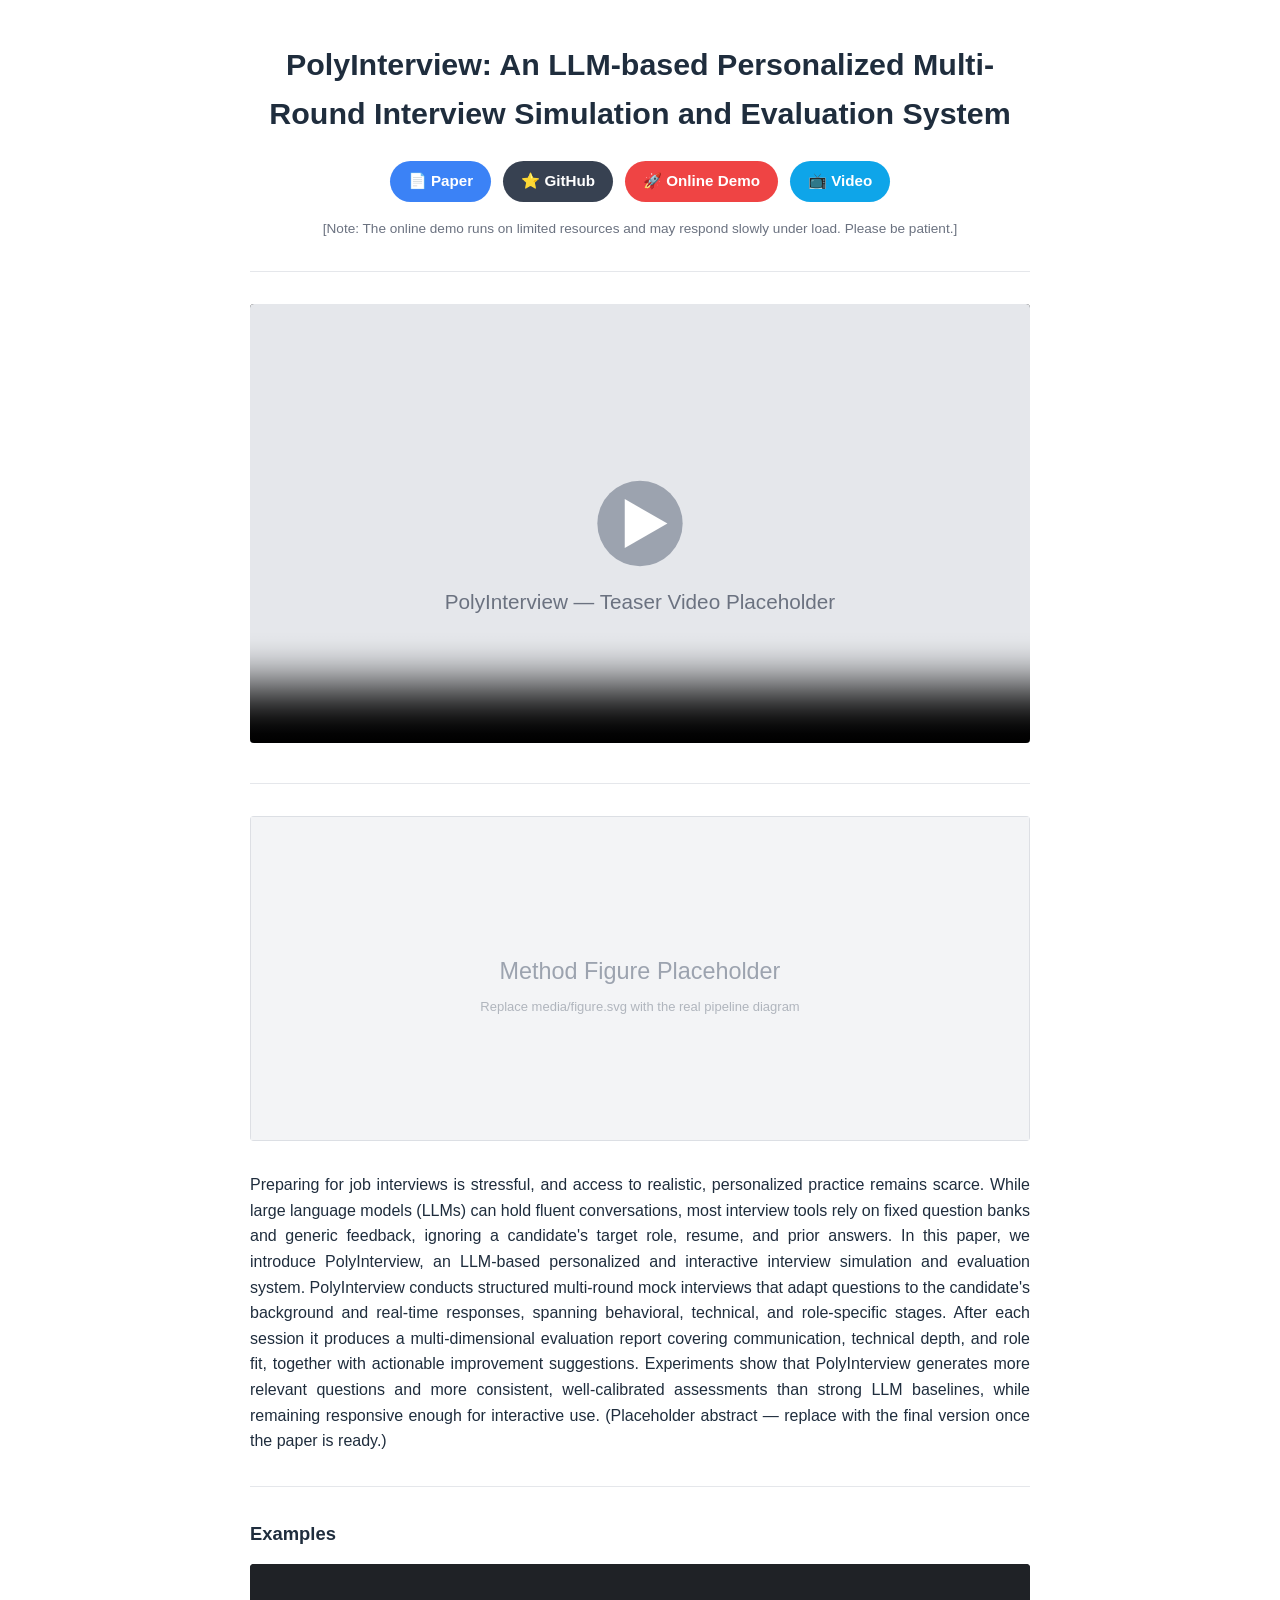
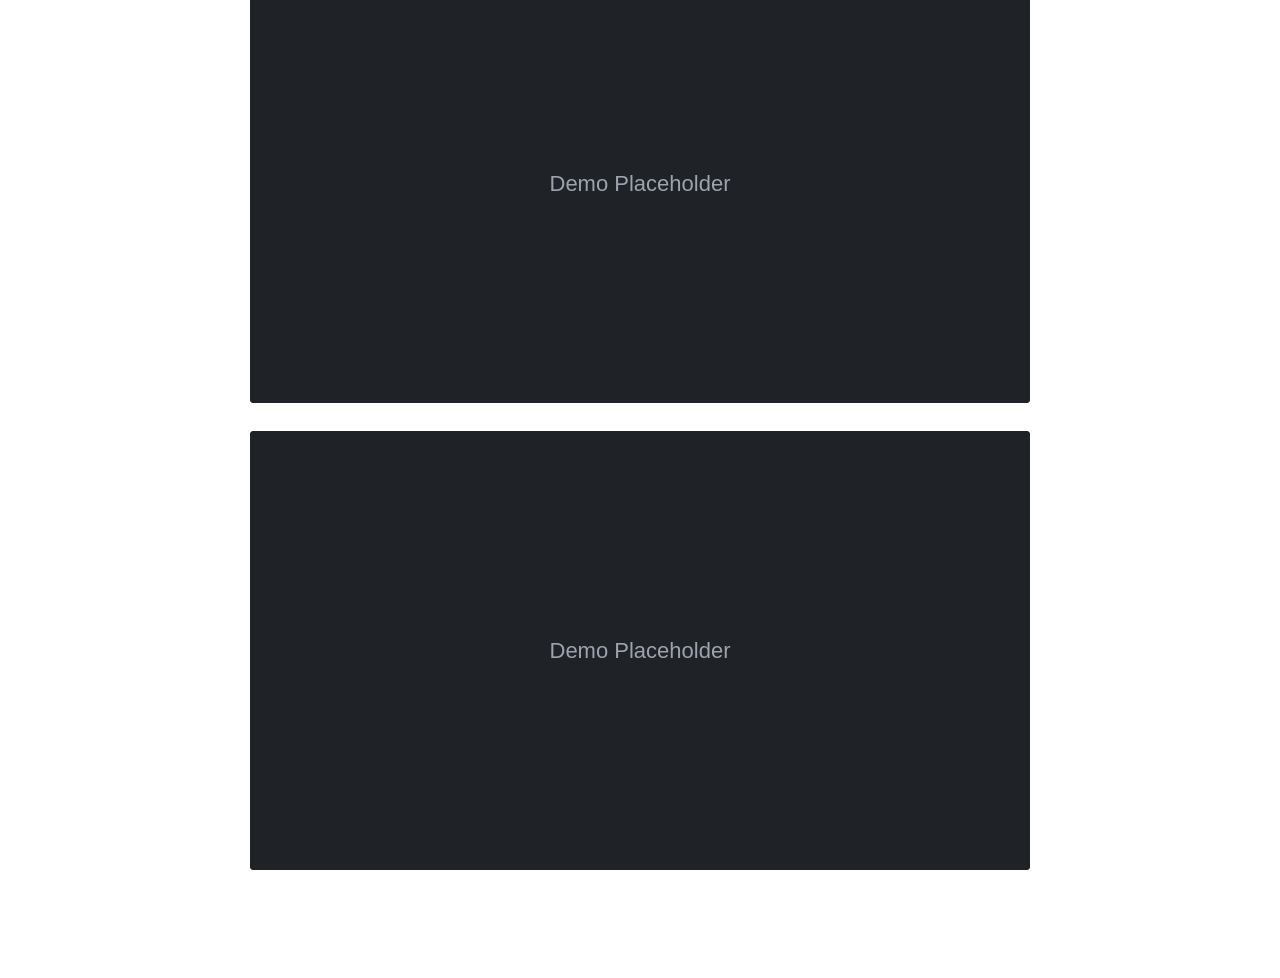
==== index.html @ 67547a4b "feat: add PolyInterview landing page (skeleton, content, render, styles, media, README)" ====
<!DOCTYPE html>
<html lang="en">
<head>
  <meta charset="UTF-8" />
  <meta name="viewport" content="width=device-width, initial-scale=1.0" />
  <title>PolyInterview</title>
  <link rel="stylesheet" href="assets/style.css" />
</head>
<body>
  <main class="container">
    <h1 id="title"></h1>
    <nav id="badges" class="badges"></nav>
    <p id="note" class="note"></p>
    <hr />
    <section id="teaser" class="media-block"></section>
    <hr />
    <section id="figure" class="media-block"></section>
    <p id="abstract" class="abstract"></p>
    <hr />
    <h3 class="section-title">Examples</h3>
    <section id="examples"></section>
  </main>
  <script src="assets/content.js"></script>
  <script src="assets/main.js"></script>
</body>
</html>
---- assets/style.css ----
:root {
  --fg: #1f2d3d;
  --muted: #6b7280;
  --line: #e5e7eb;
  --bg: #ffffff;
}

* { box-sizing: border-box; }

body {
  margin: 0;
  background: var(--bg);
  color: var(--fg);
  font-family: -apple-system, BlinkMacSystemFont, "Segoe UI", Roboto, Helvetica, Arial, sans-serif;
  line-height: 1.6;
}

.container {
  max-width: 820px;
  margin: 0 auto;
  padding: 40px 20px 80px;
}

#title {
  text-align: center;
  font-size: 1.9rem;
  font-weight: 700;
  margin: 0 0 24px;
}

.badges {
  display: flex;
  flex-wrap: wrap;
  justify-content: center;
  gap: 12px;
  margin-bottom: 16px;
}

.badge {
  display: inline-block;
  padding: 8px 18px;
  border-radius: 999px;
  background: #3b82f6;
  color: #fff;
  text-decoration: none;
  font-size: 0.95rem;
  font-weight: 600;
  transition: transform 0.1s ease, opacity 0.1s ease;
}
.badge:hover { opacity: 0.9; transform: translateY(-1px); }
.badge:nth-child(2) { background: #374151; }
.badge:nth-child(3) { background: #ef4444; }
.badge:nth-child(4) { background: #0ea5e9; }

.note {
  text-align: center;
  color: var(--muted);
  font-size: 0.85rem;
  margin: 0 0 8px;
}

hr {
  border: none;
  border-top: 1px solid var(--line);
  margin: 32px 0;
}

.media-block { text-align: center; }
.media-block video,
.media-block img {
  max-width: 100%;
  height: auto;
  border-radius: 4px;
}
.media-block video { width: 100%; background: #000; }

.abstract {
  text-align: justify;
  margin-top: 24px;
}

.section-title {
  font-size: 1.15rem;
  font-weight: 700;
  margin: 0 0 16px;
}

.embed {
  position: relative;
  width: 100%;
  padding-top: 56.25%; /* 16:9 */
  margin-bottom: 28px;
  background: #1f2226;
  border-radius: 4px;
  overflow: hidden;
}
.embed iframe {
  position: absolute;
  inset: 0;
  width: 100%;
  height: 100%;
  border: 0;
}

@media (max-width: 600px) {
  #title { font-size: 1.5rem; }
}
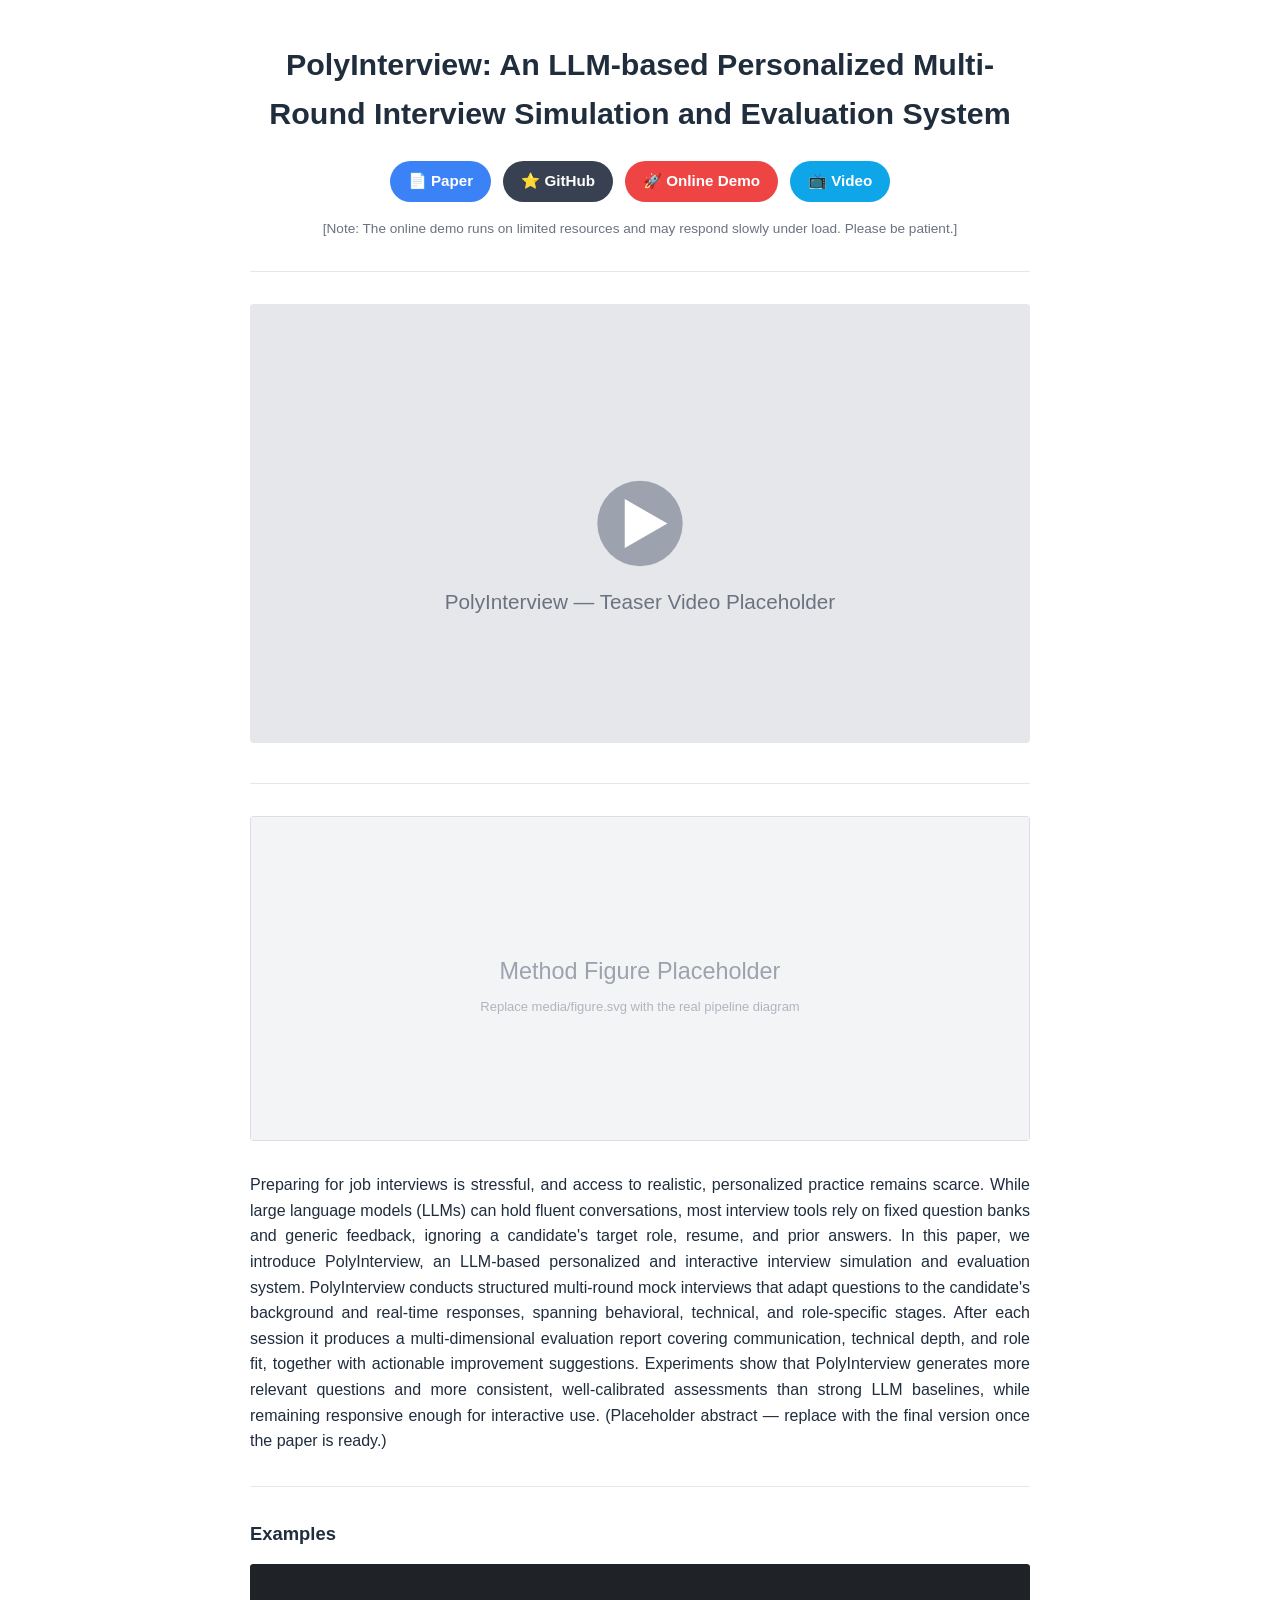
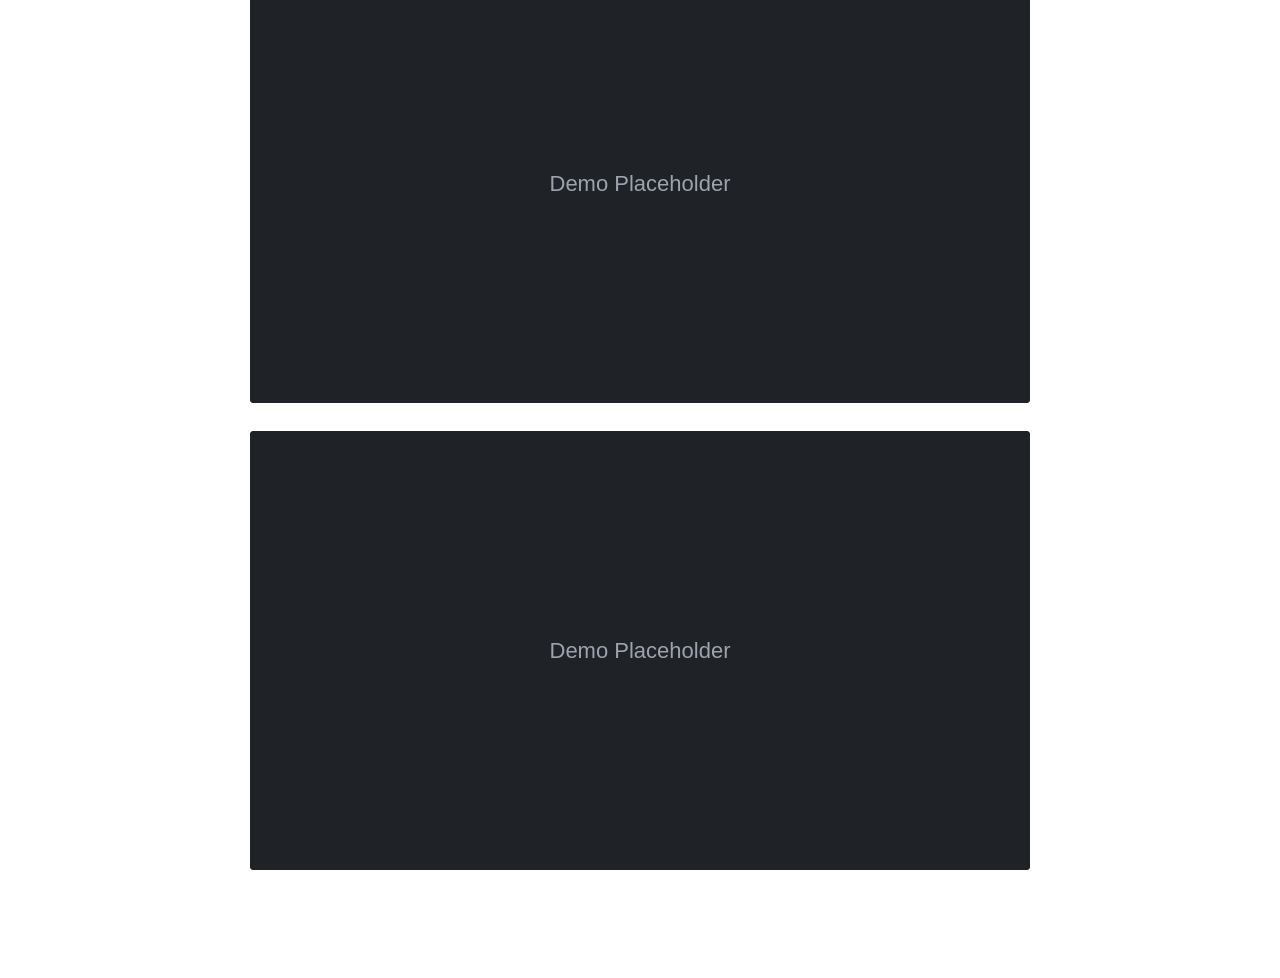
==== commit c529b27c: "fix: render static poster when teaser src is empty; add favicon and meta description Co-Authored-By:" ====
--- a/index.html
+++ b/index.html
@@ -3,7 +3,9 @@
 <head>
   <meta charset="UTF-8" />
   <meta name="viewport" content="width=device-width, initial-scale=1.0" />
+  <meta name="description" content="PolyInterview: an LLM-based personalized multi-round interview simulation and evaluation system." />
   <title>PolyInterview</title>
+  <link rel="icon" href="data:image/svg+xml,%3Csvg xmlns='http://www.w3.org/2000/svg' viewBox='0 0 32 32'%3E%3Crect width='32' height='32' rx='6' fill='%233b82f6'/%3E%3Ctext x='16' y='23' font-size='20' text-anchor='middle' fill='white' font-family='sans-serif' font-weight='bold'%3EP%3C/text%3E%3C/svg%3E" />
   <link rel="stylesheet" href="assets/style.css" />
 </head>
 <body>
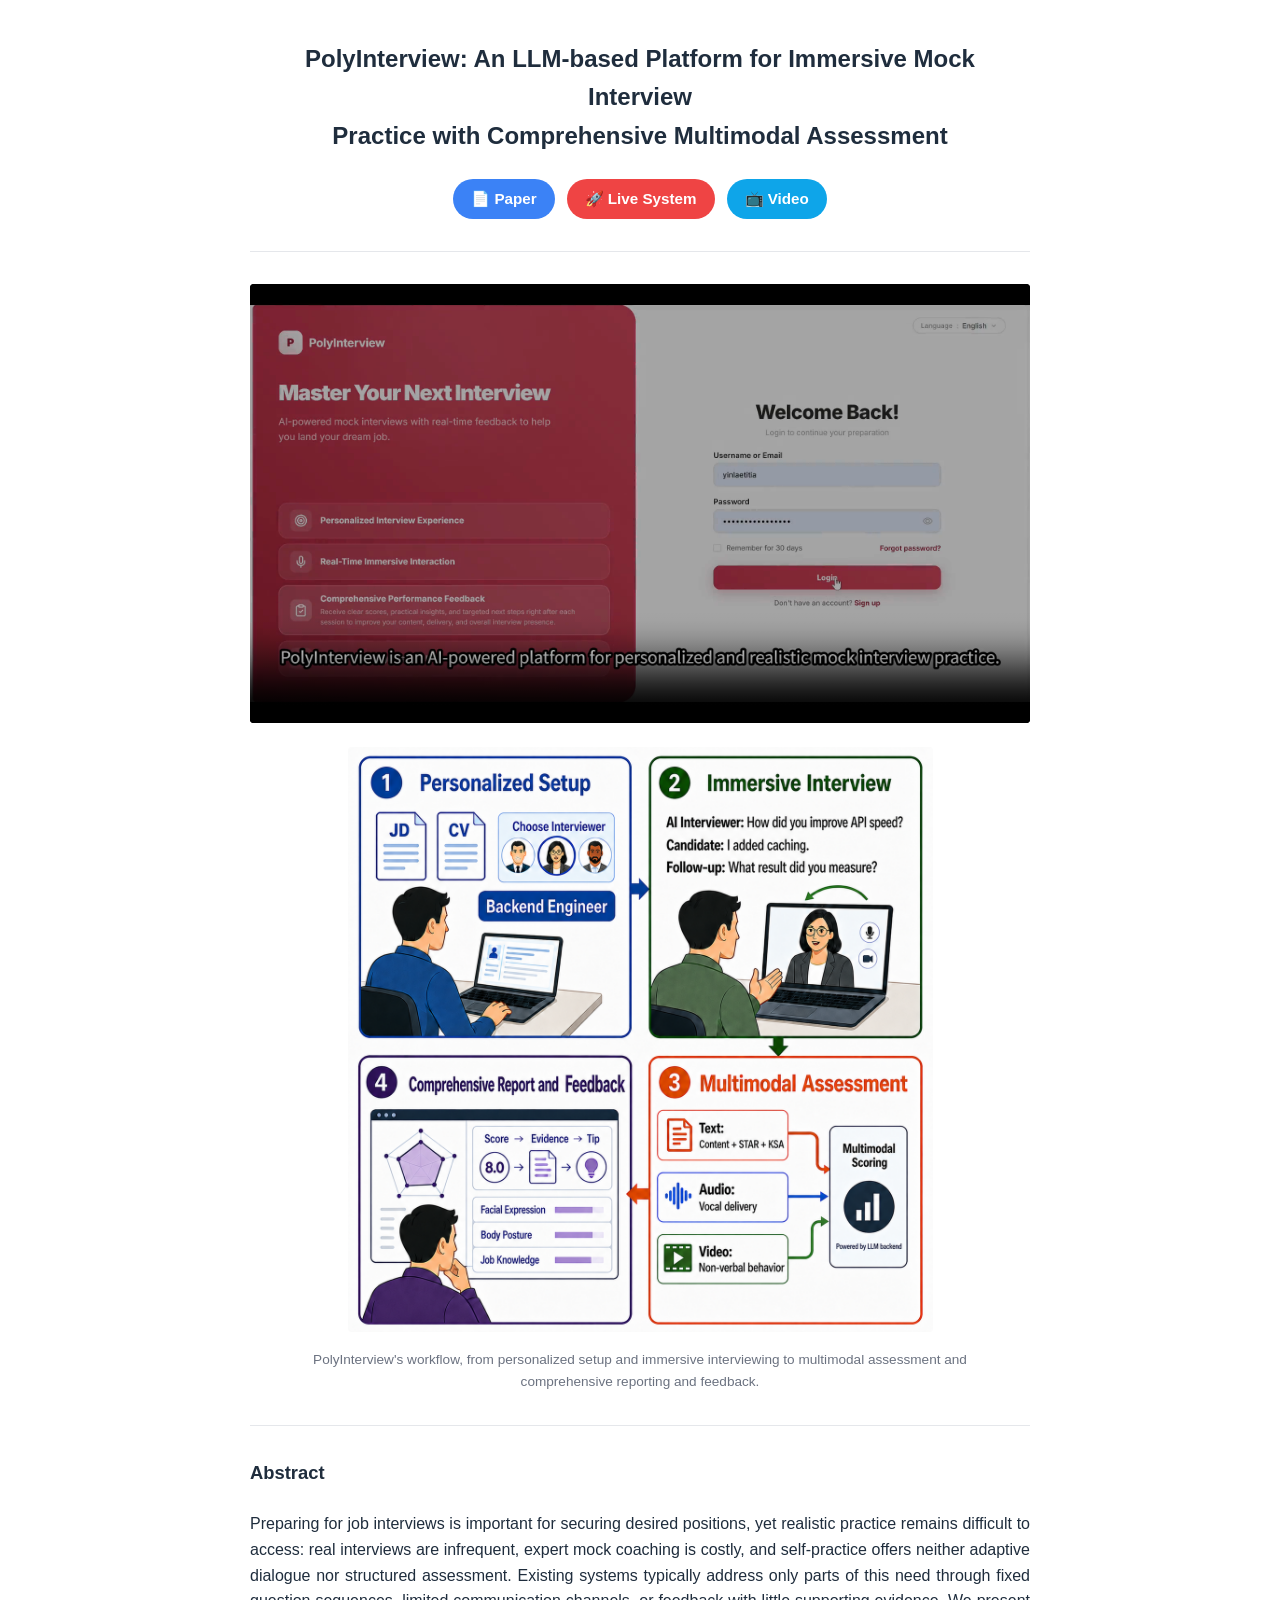
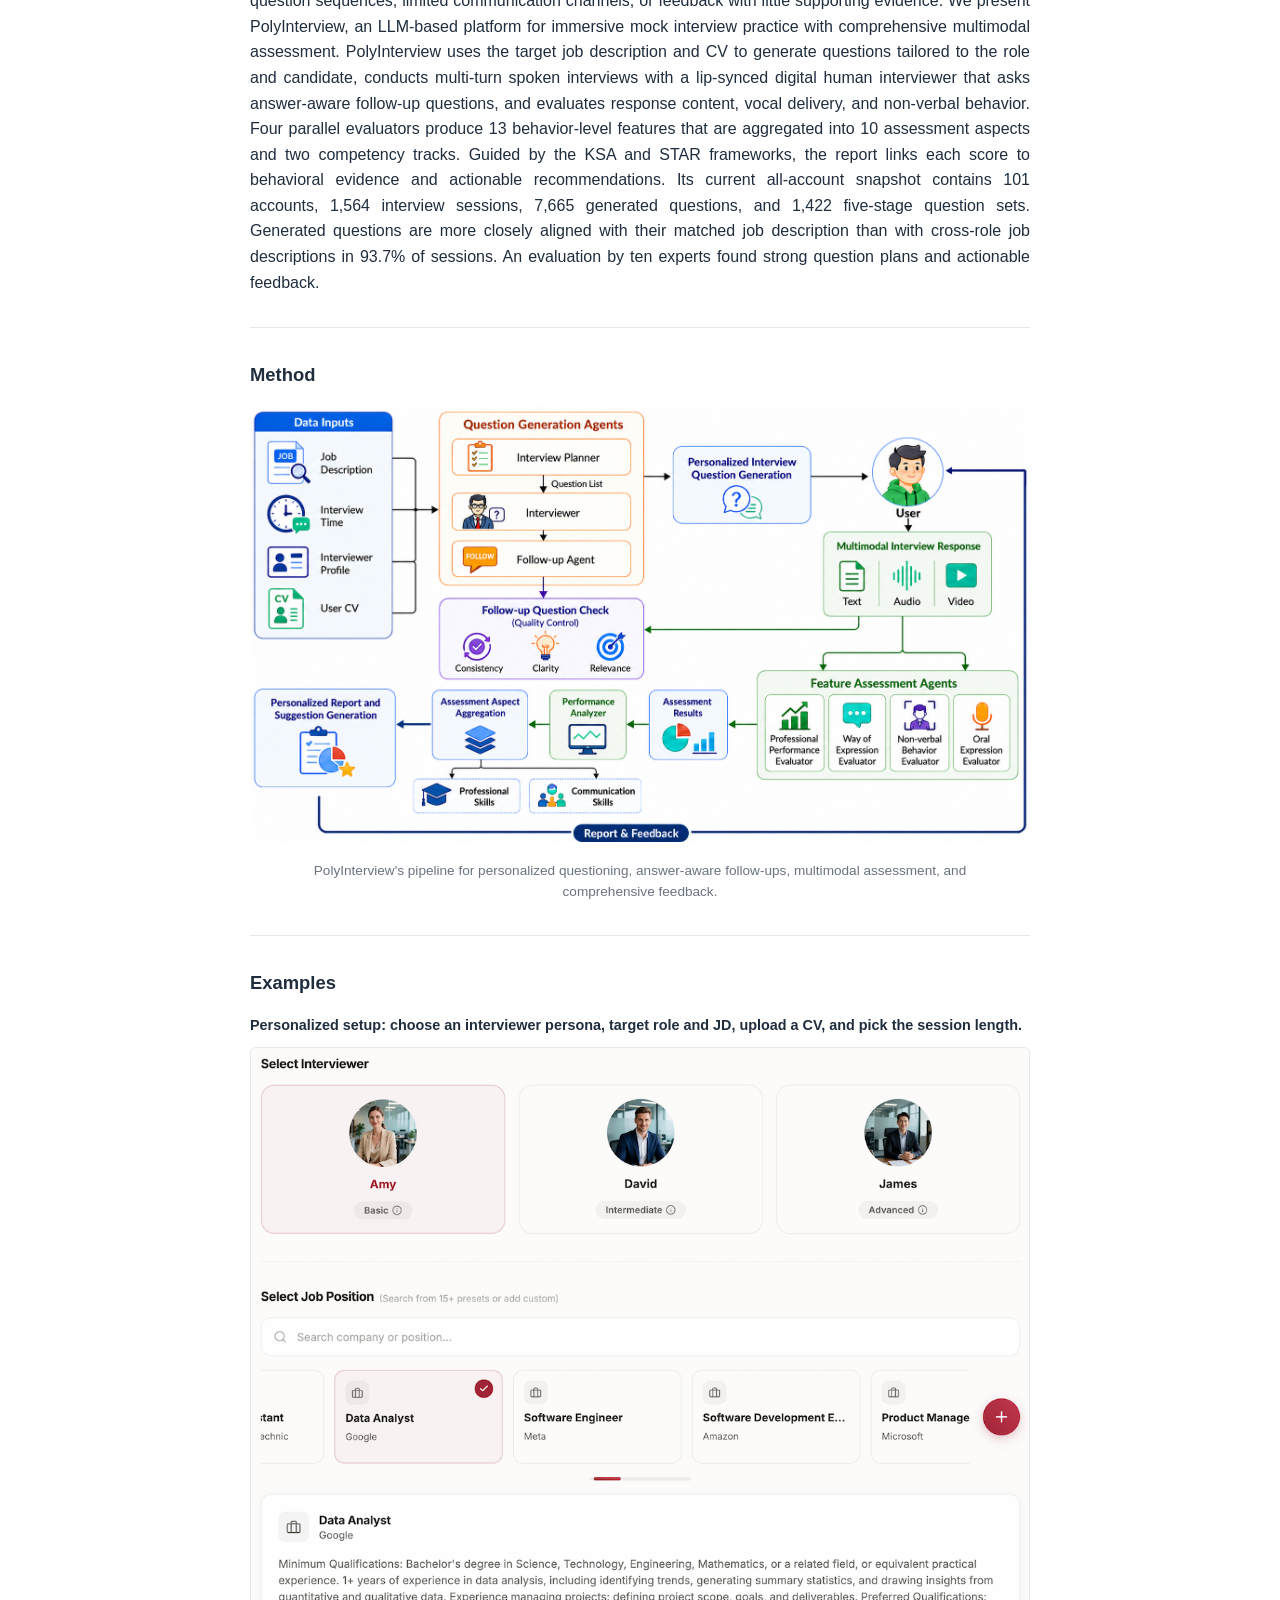
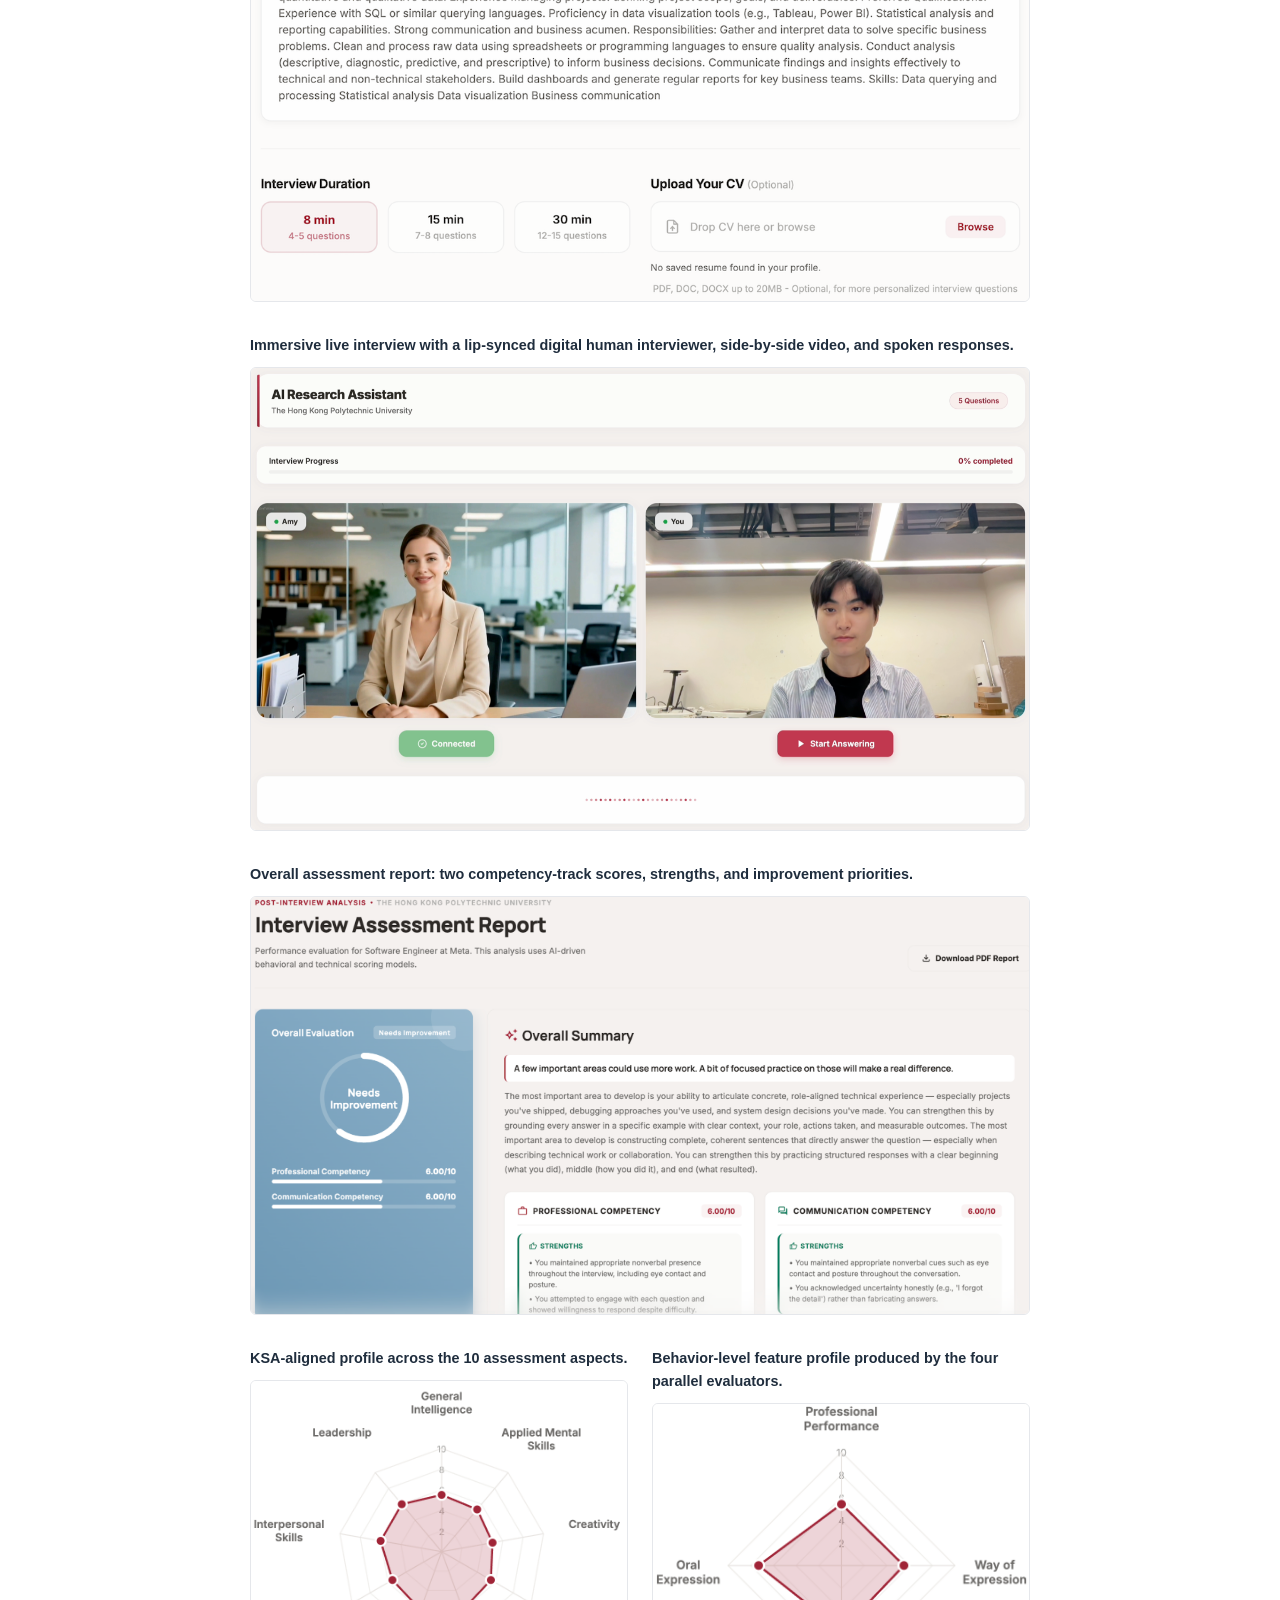
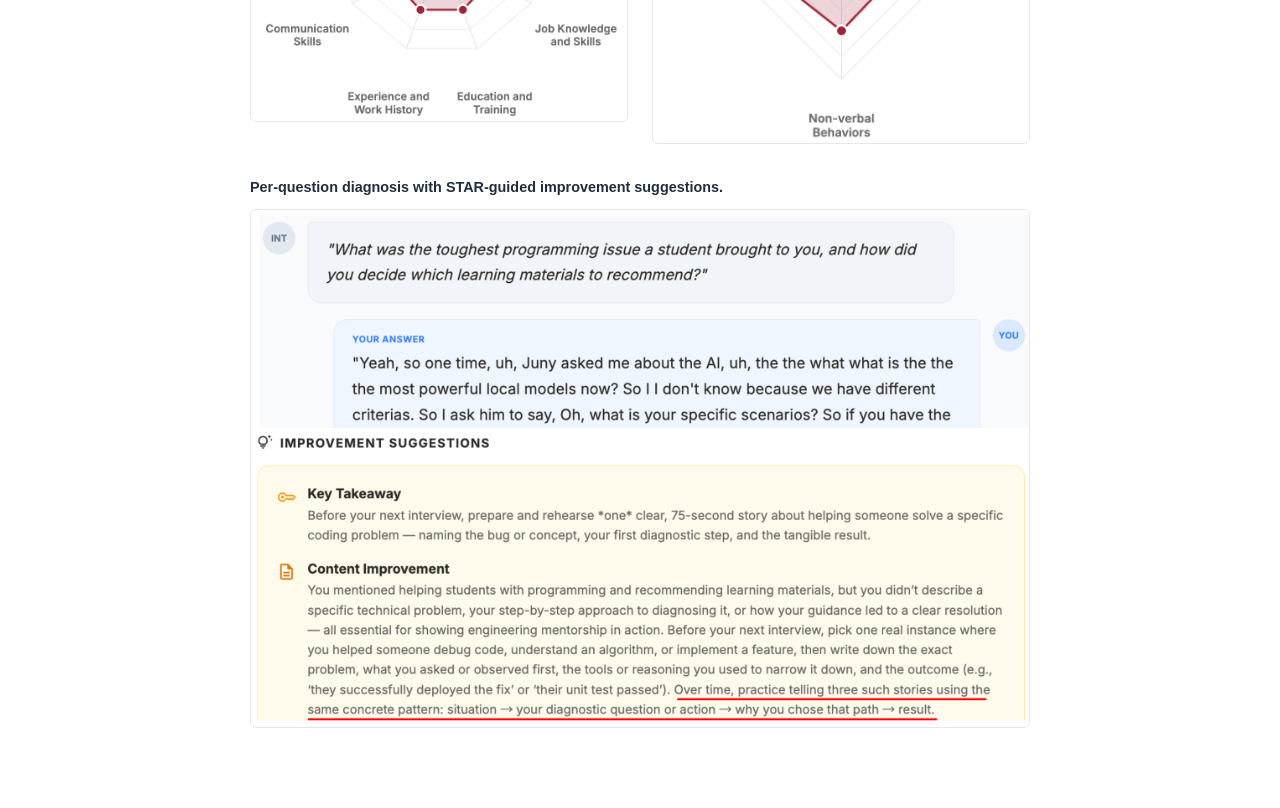
==== commit 3fcade57: "feat(content): populate landing page with real paper content and media - Replace placeholder title, " ====
--- a/index.html
+++ b/index.html
@@ -15,12 +15,16 @@
     <p id="note" class="note"></p>
     <hr />
     <section id="teaser" class="media-block"></section>
+    <section id="workflow" class="media-block"></section>
     <hr />
-    <section id="figure" class="media-block"></section>
+    <h3 class="section-title">Abstract</h3>
     <p id="abstract" class="abstract"></p>
     <hr />
+    <h3 class="section-title">Method</h3>
+    <section id="figure" class="media-block"></section>
+    <hr />
     <h3 class="section-title">Examples</h3>
-    <section id="examples"></section>
+    <section id="examples" class="gallery"></section>
   </main>
   <script src="assets/content.js"></script>
   <script src="assets/main.js"></script>
--- a/assets/style.css
+++ b/assets/style.css
@@ -23,7 +23,7 @@
 
 #title {
   text-align: center;
-  font-size: 1.9rem;
+  font-size: 1.5rem;
   font-weight: 700;
   margin: 0 0 24px;
 }
@@ -48,9 +48,6 @@
   transition: transform 0.1s ease, opacity 0.1s ease;
 }
 .badge:hover { opacity: 0.9; transform: translateY(-1px); }
-.badge:nth-child(2) { background: #374151; }
-.badge:nth-child(3) { background: #ef4444; }
-.badge:nth-child(4) { background: #0ea5e9; }
 
 .note {
   text-align: center;
@@ -65,7 +62,7 @@
   margin: 32px 0;
 }
 
-.media-block { text-align: center; }
+.media-block { text-align: center; margin-top: 16px; }
 .media-block video,
 .media-block img {
   max-width: 100%;
@@ -73,6 +70,16 @@
   border-radius: 4px;
 }
 .media-block video { width: 100%; background: #000; }
+
+/* 工作流总览图等比缩小到容器宽度的 75% */
+#workflow img { width: 75%; }
+
+.figure-caption {
+  color: var(--muted);
+  font-size: 0.85rem;
+  margin: 10px auto 0;
+  max-width: 90%;
+}
 
 .abstract {
   text-align: justify;
@@ -85,23 +92,33 @@
   margin: 0 0 16px;
 }
 
-.embed {
-  position: relative;
+.gallery {
+  display: flex;
+  flex-direction: column;
+  gap: 32px;
+}
+.shot-row {
+  display: grid;
+  grid-template-columns: 1fr 1fr;
+  gap: 24px;
+  align-items: start;
+}
+.shot { margin: 0; }
+.shot-caption {
+  font-size: 0.9rem;
+  font-weight: 600;
+  color: var(--fg);
+  margin: 0 0 10px;
+}
+.shot img {
   width: 100%;
-  padding-top: 56.25%; /* 16:9 */
-  margin-bottom: 28px;
-  background: #1f2226;
-  border-radius: 4px;
-  overflow: hidden;
-}
-.embed iframe {
-  position: absolute;
-  inset: 0;
-  width: 100%;
-  height: 100%;
-  border: 0;
+  height: auto;
+  border: 1px solid var(--line);
+  border-radius: 6px;
+  display: block;
 }
 
 @media (max-width: 600px) {
   #title { font-size: 1.5rem; }
+  .shot-row { grid-template-columns: 1fr; }
 }
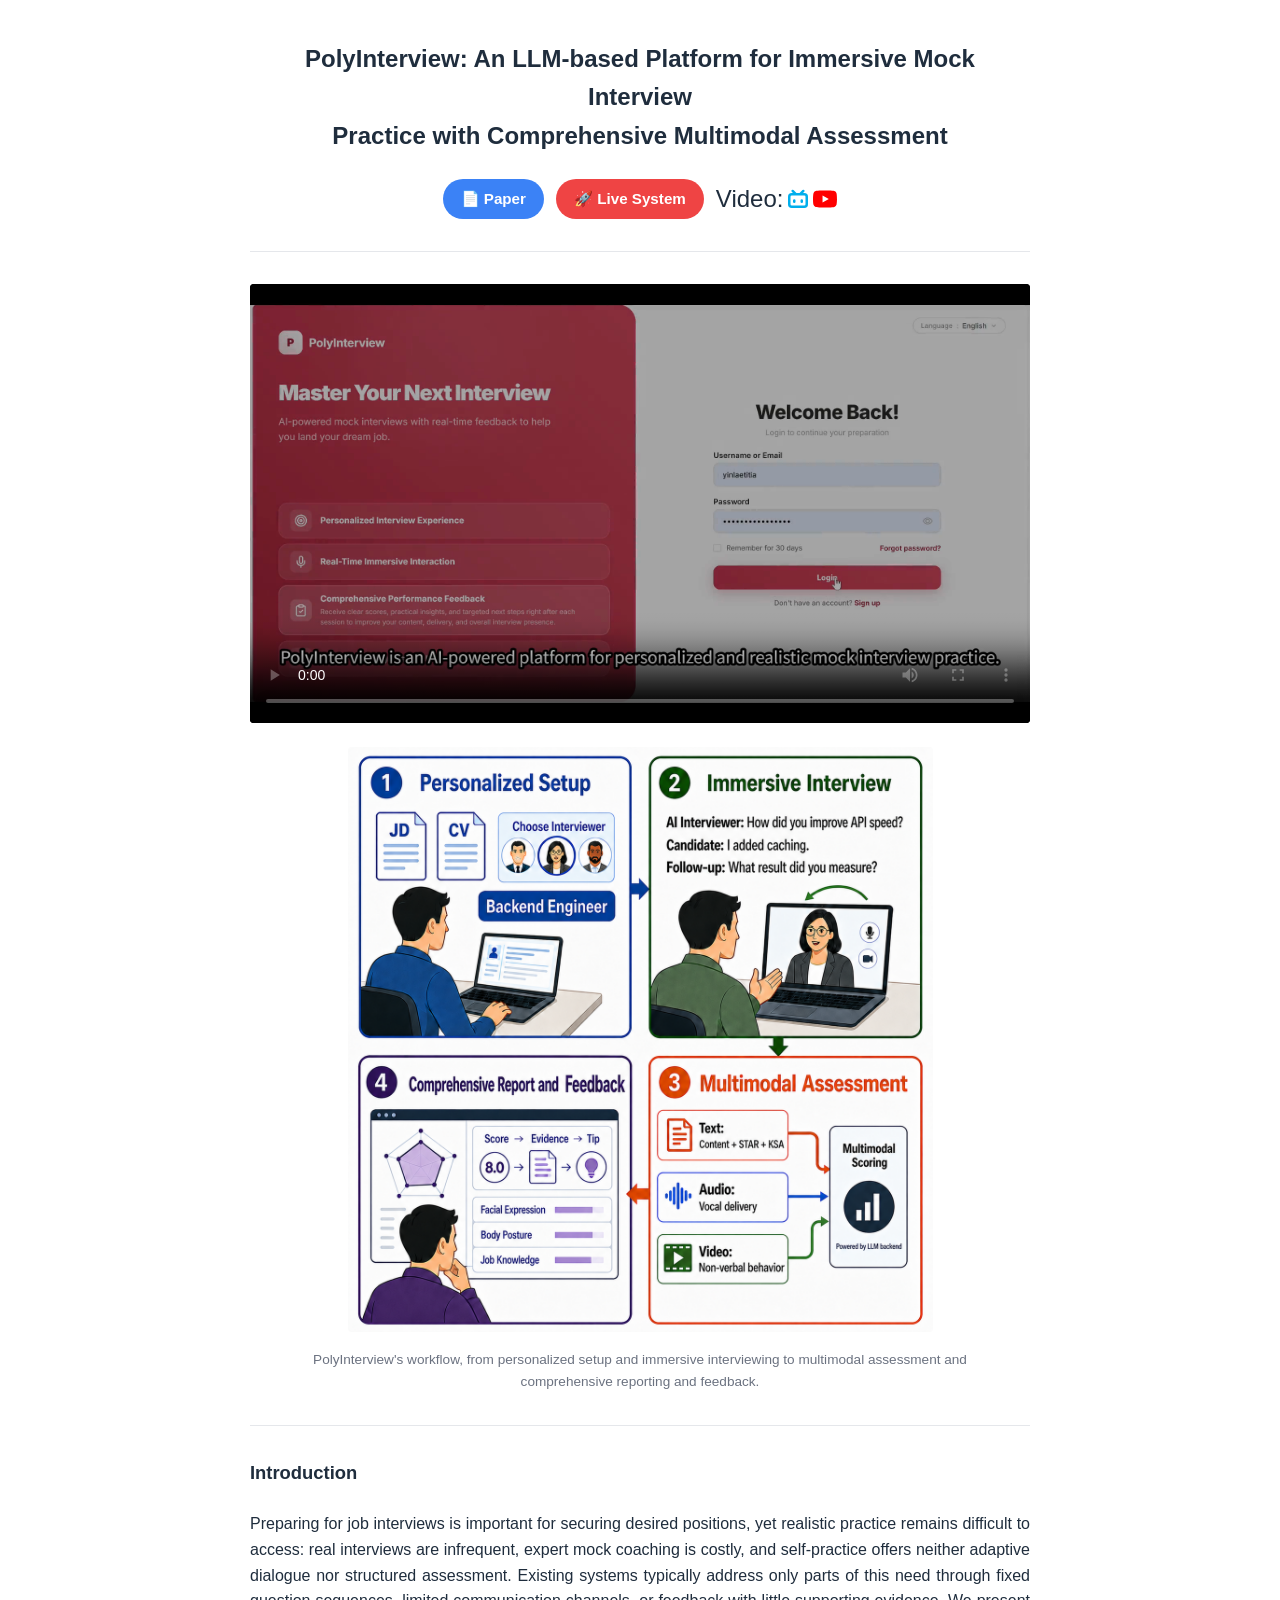
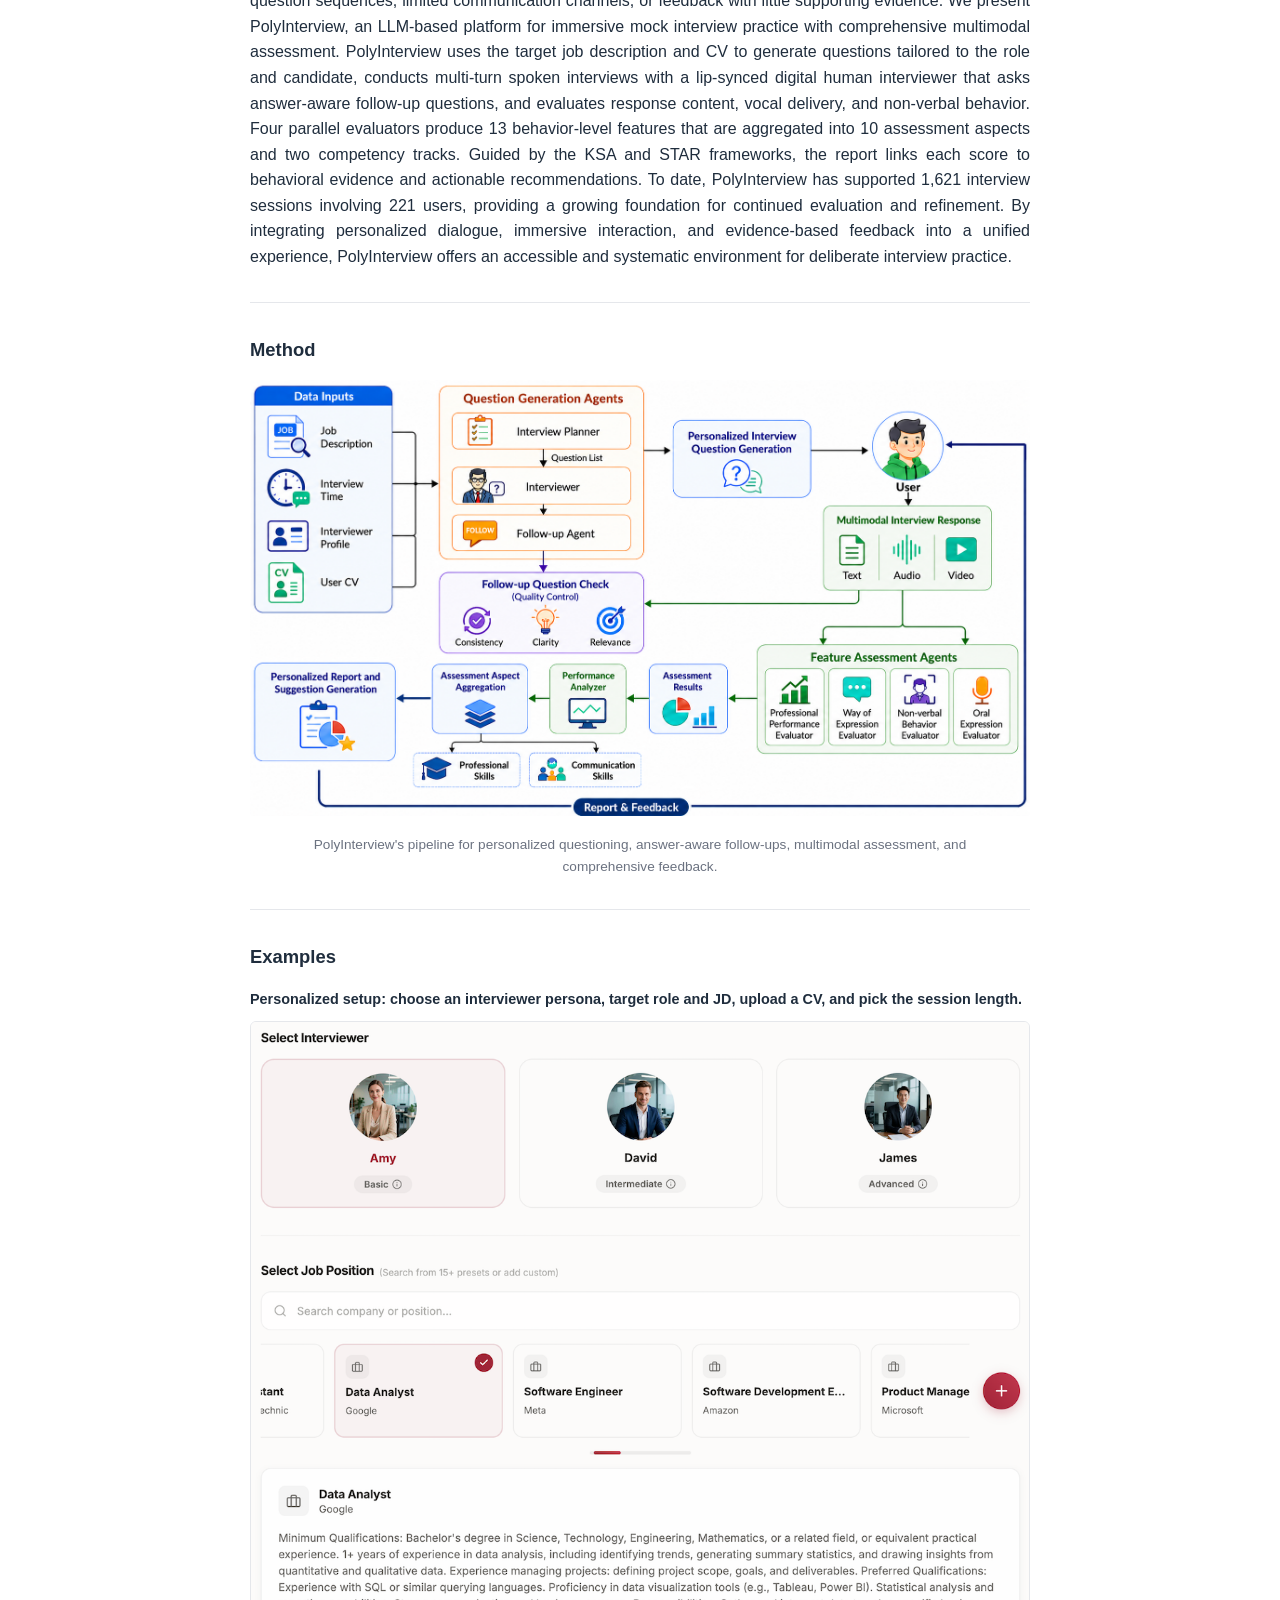
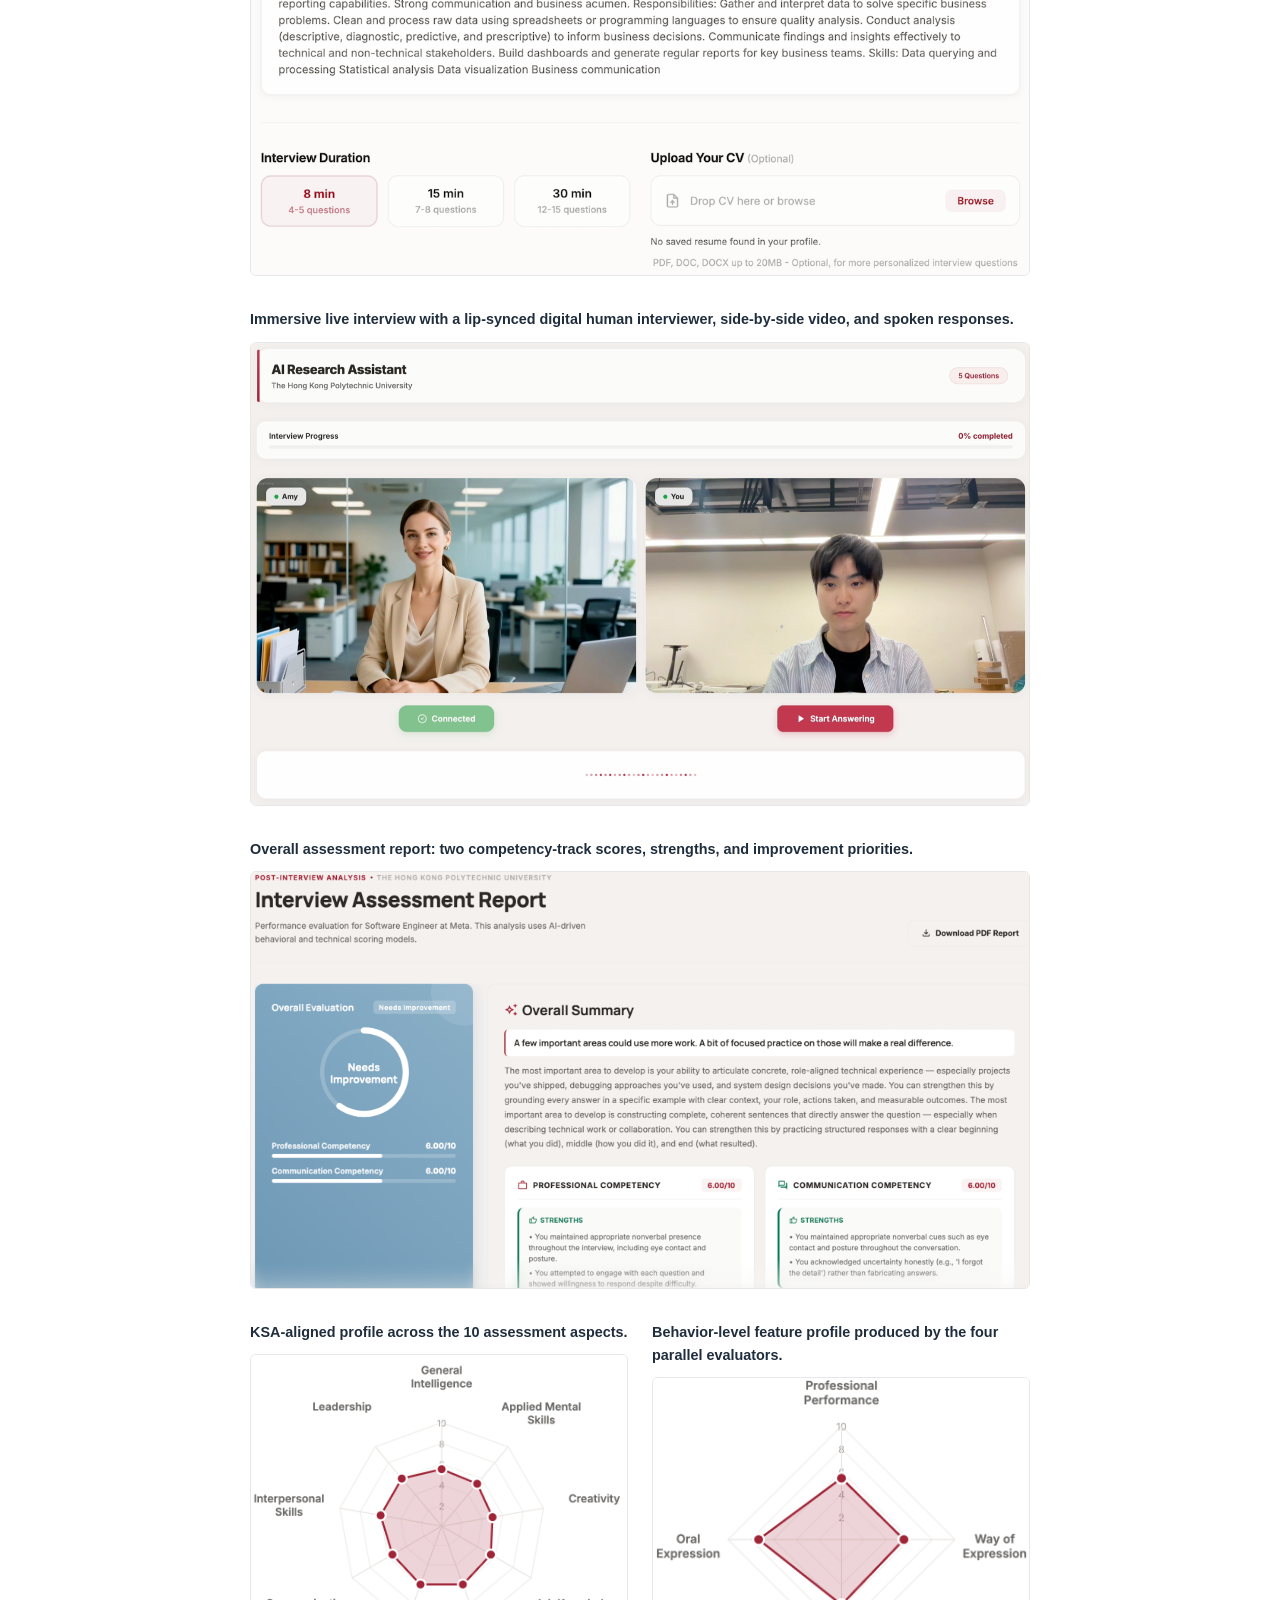
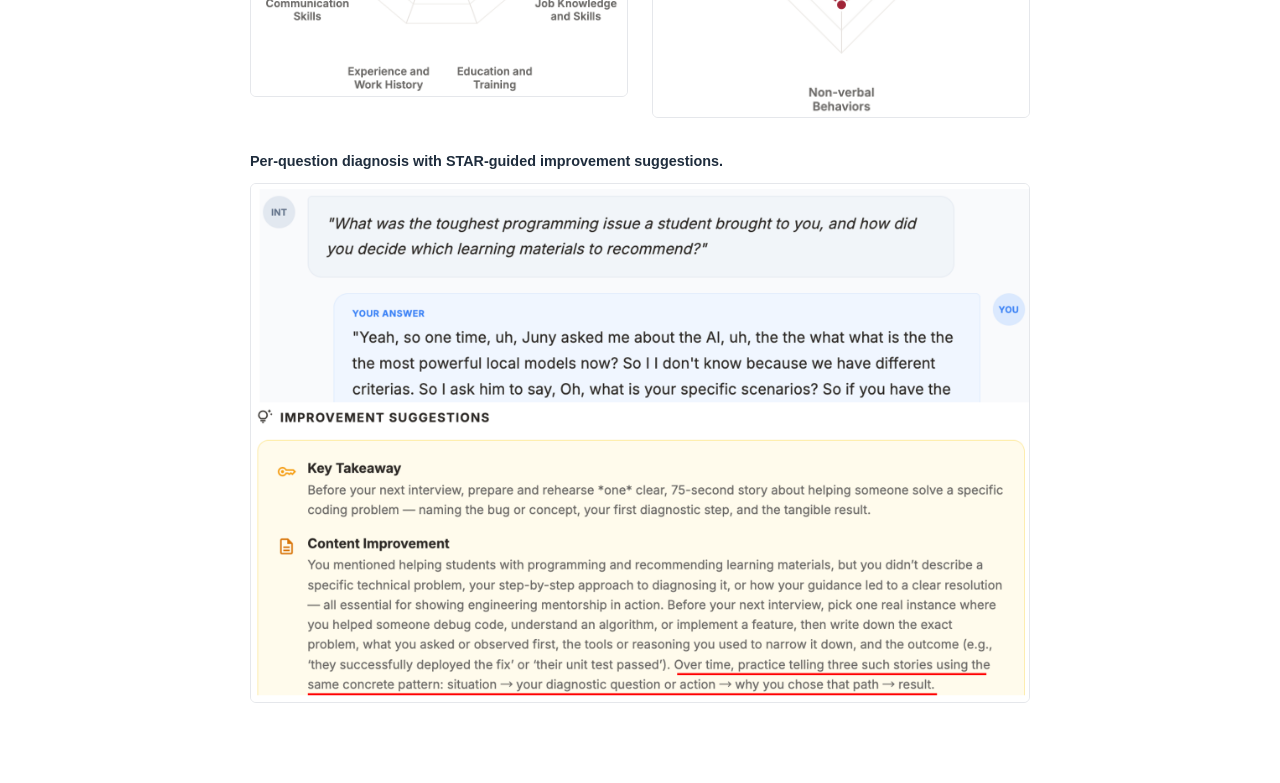
==== commit 8dc14e8c: "feat(content): update introduction and usage statistics" ====
--- a/index.html
+++ b/index.html
@@ -17,7 +17,7 @@
     <section id="teaser" class="media-block"></section>
     <section id="workflow" class="media-block"></section>
     <hr />
-    <h3 class="section-title">Abstract</h3>
+    <h3 class="section-title">Introduction</h3>
     <p id="abstract" class="abstract"></p>
     <hr />
     <h3 class="section-title">Method</h3>
--- a/assets/style.css
+++ b/assets/style.css
@@ -48,6 +48,25 @@
   transition: transform 0.1s ease, opacity 0.1s ease;
 }
 .badge:hover { opacity: 0.9; transform: translateY(-1px); }
+
+/* 多平台徽章：label( 品牌色内联图标 ) */
+.badge-label {
+  display: inline-flex;
+  align-items: center;
+  gap: 3px;
+  font-size: 1.5rem;
+  font-weight: 450;
+  line-height: 1;
+  color: var(--fg);
+}
+.video-link {
+  display: inline-flex;
+  align-items: center;
+  text-decoration: none;
+  transition: transform 0.1s ease, opacity 0.1s ease;
+}
+.video-link:hover { opacity: 0.85; transform: translateY(-1px); }
+.video-link svg { width: 1em; height: 1em; }
 
 .note {
   text-align: center;
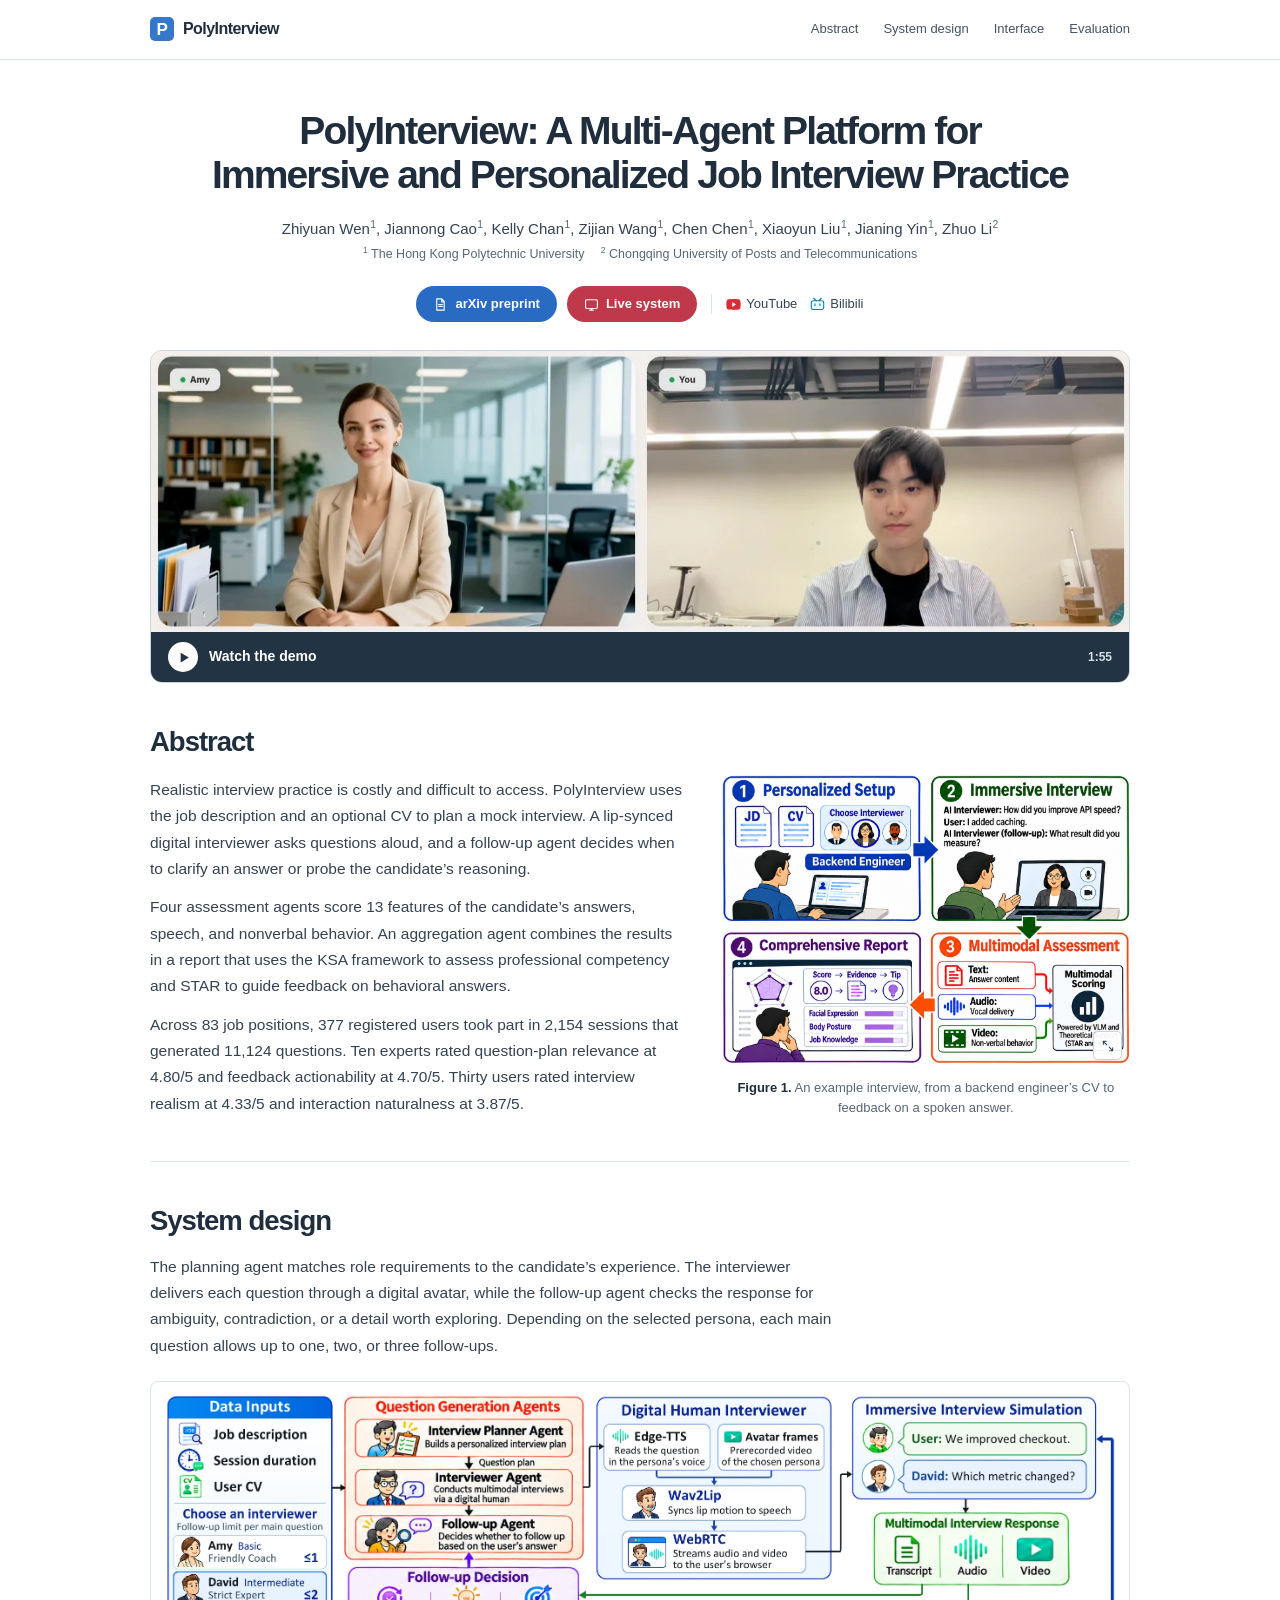
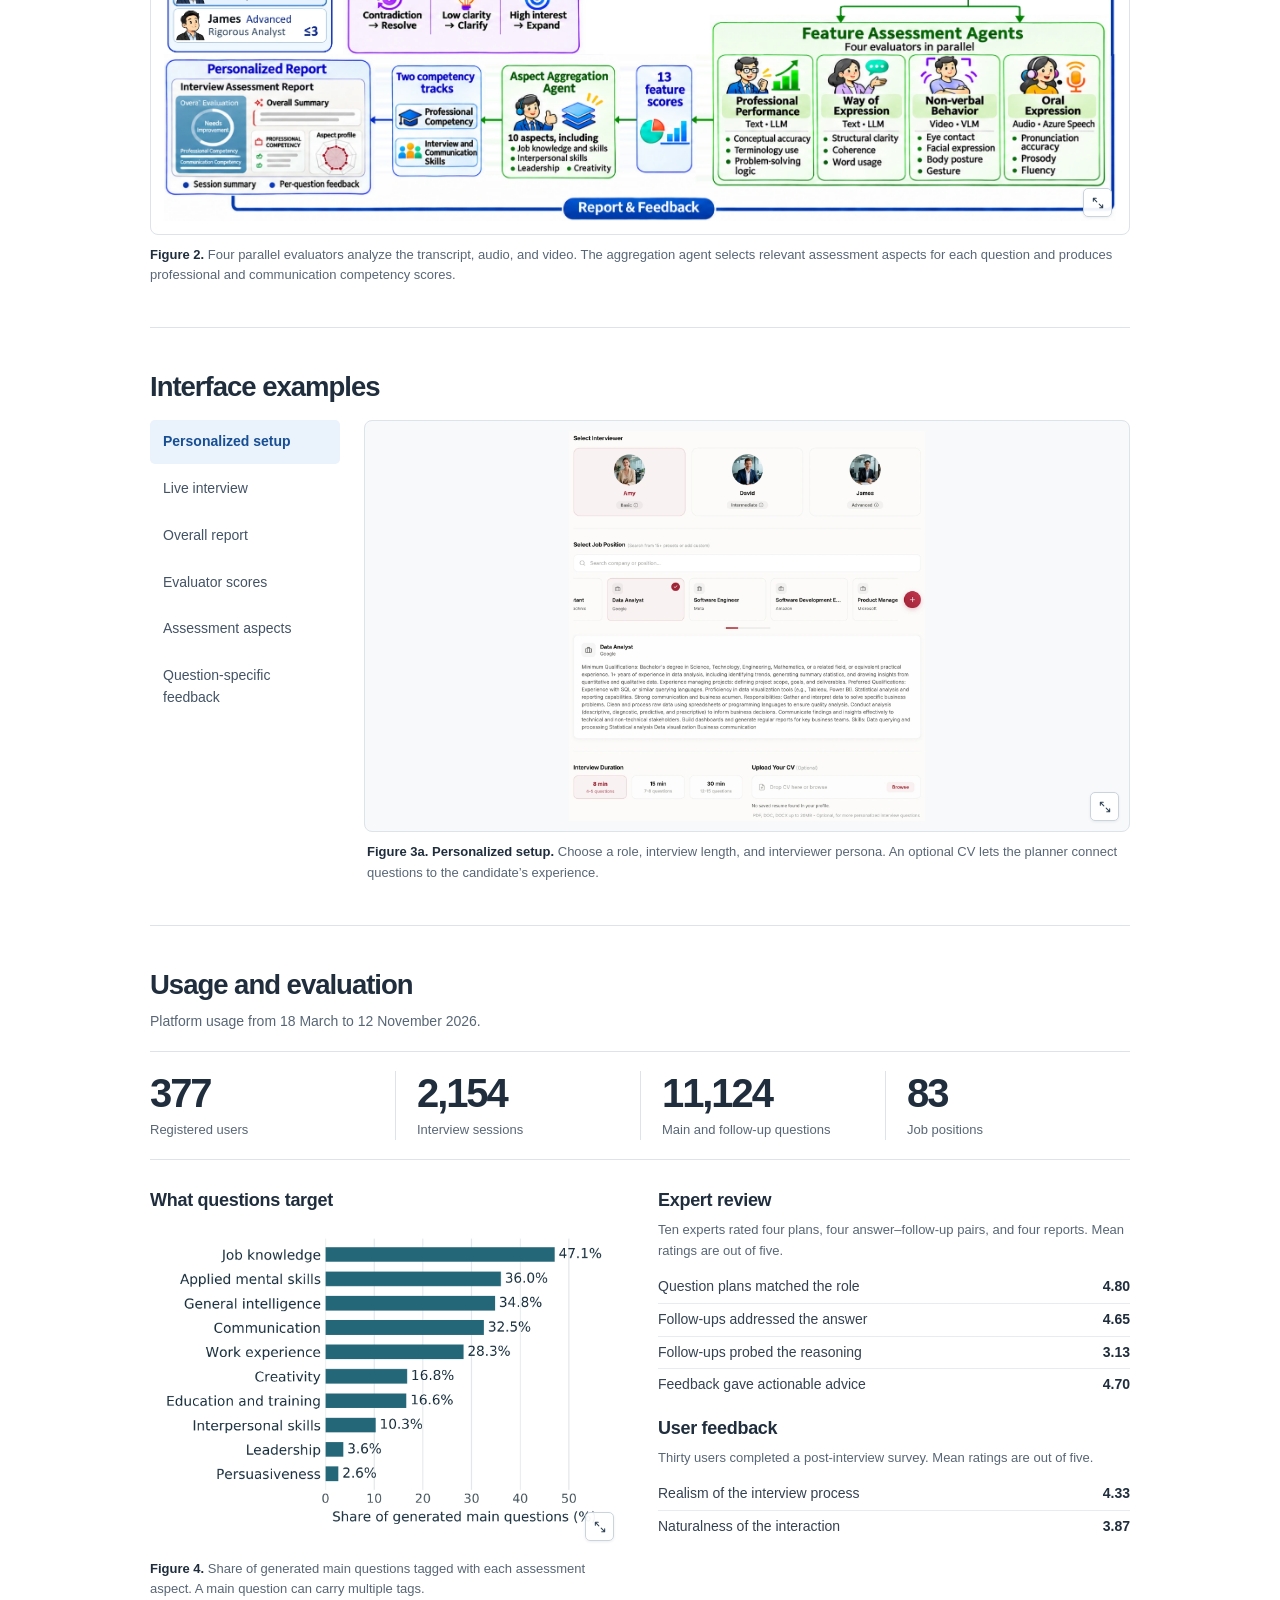
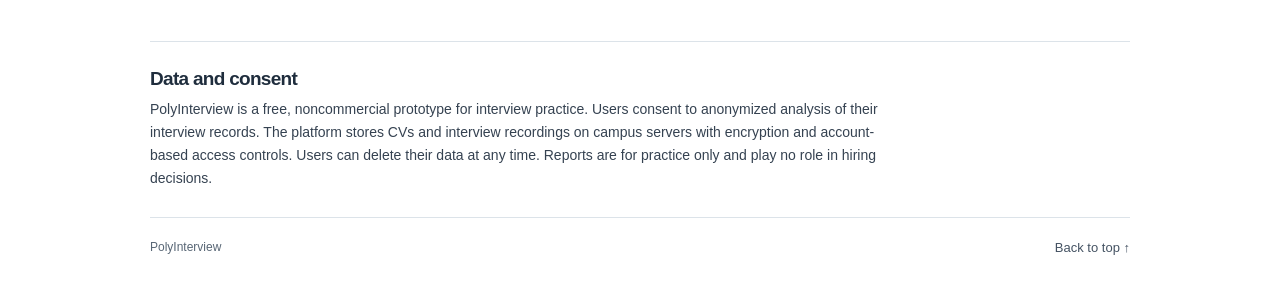
==== commit 2611300d: "feat(site): refresh PolyInterview project page" ====
--- a/index.html
+++ b/index.html
@@ -1,32 +1,105 @@
 <!DOCTYPE html>
 <html lang="en">
 <head>
-  <meta charset="UTF-8" />
-  <meta name="viewport" content="width=device-width, initial-scale=1.0" />
-  <meta name="description" content="PolyInterview: an LLM-based personalized multi-round interview simulation and evaluation system." />
-  <title>PolyInterview</title>
-  <link rel="icon" href="data:image/svg+xml,%3Csvg xmlns='http://www.w3.org/2000/svg' viewBox='0 0 32 32'%3E%3Crect width='32' height='32' rx='6' fill='%233b82f6'/%3E%3Ctext x='16' y='23' font-size='20' text-anchor='middle' fill='white' font-family='sans-serif' font-weight='bold'%3EP%3C/text%3E%3C/svg%3E" />
-  <link rel="stylesheet" href="assets/style.css" />
+<meta charset="utf-8">
+<meta name="viewport" content="width=device-width, initial-scale=1">
+<meta name="description" content="PolyInterview personalizes job interview practice with a digital interviewer, adaptive follow-up questions, and feedback on spoken answers and delivery.">
+<title>PolyInterview: A Multi-Agent Platform for Immersive and Personalized Job Interview Practice</title>
+<link rel="icon" href="data:image/svg+xml,%3Csvg xmlns='http://www.w3.org/2000/svg' viewBox='0 0 32 32'%3E%3Crect width='32' height='32' rx='6' fill='%233b82f6'/%3E%3Ctext x='16' y='23' font-size='20' text-anchor='middle' fill='white' font-family='sans-serif' font-weight='bold'%3EP%3C/text%3E%3C/svg%3E">
+<link rel="stylesheet" href="assets/project-page.css">
 </head>
-<body>
-  <main class="container">
-    <h1 id="title"></h1>
-    <nav id="badges" class="badges"></nav>
-    <p id="note" class="note"></p>
-    <hr />
-    <section id="teaser" class="media-block"></section>
-    <section id="workflow" class="media-block"></section>
-    <hr />
-    <h3 class="section-title">Introduction</h3>
-    <p id="abstract" class="abstract"></p>
-    <hr />
-    <h3 class="section-title">Method</h3>
-    <section id="figure" class="media-block"></section>
-    <hr />
-    <h3 class="section-title">Examples</h3>
-    <section id="examples" class="gallery"></section>
-  </main>
-  <script src="assets/content.js"></script>
-  <script src="assets/main.js"></script>
+<body id="top">
+<a class="skip" href="#abstract">Skip to abstract</a>
+<div class="mast"><div class="wrap mast-inner">
+<a class="brand" href="#top"><span class="brand-icon" aria-hidden="true">P</span>PolyInterview</a>
+<nav aria-label="Page sections"><a href="#abstract">Abstract</a><a href="#design">System design</a><a href="#interface">Interface</a><a href="#evaluation">Evaluation</a></nav>
+</div></div>
+<main class="wrap">
+<header>
+<h1>PolyInterview: A Multi-Agent Platform for Immersive and Personalized Job Interview Practice</h1>
+<p class="authors"><span>Zhiyuan Wen<sup>1</sup></span>, <span>Jiannong Cao<sup>1</sup></span>, <span>Kelly Chan<sup>1</sup></span>, <span>Zijian Wang<sup>1</sup></span>, <span>Chen Chen<sup>1</sup></span>, <span>Xiaoyun Liu<sup>1</sup></span>, <span>Jianing Yin<sup>1</sup></span>, <span>Zhuo Li<sup>2</sup></span></p>
+<p class="institutions"><span><sup>1</sup> The Hong Kong Polytechnic University</span><span><sup>2</sup> Chongqing University of Posts and Telecommunications</span></p>
+<div class="actions">
+<a class="pill paper" href="https://arxiv.org/abs/2607.10310" target="_blank" rel="noopener"><svg class="icon" aria-hidden="true" viewBox="0 0 24 24" fill="none" stroke="currentColor" stroke-width="1.8" stroke-linecap="round" stroke-linejoin="round"><path d="M6 3h8l4 4v14H6z M14 3v5h4 M9 12h6 M9 15h6"/></svg> arXiv preprint</a>
+<a class="pill live" href="https://polyinterview.comp.polyu.edu.hk/polyinterview/login" target="_blank" rel="noopener"><svg class="icon" aria-hidden="true" viewBox="0 0 24 24" fill="none" stroke="currentColor" stroke-width="1.8" stroke-linecap="round" stroke-linejoin="round"><rect x="2.5" y="4.5" width="19" height="14" rx="2"/><path d="m9 21 6 0 M12 18.5V21"/></svg> Live system</a>
+<span class="video-links"><a class="youtube" href="https://youtu.be/SjpDgyRym64" target="_blank" rel="noopener"><svg class="icon" aria-hidden="true" viewBox="0 0 24 24" fill="none" stroke="currentColor" stroke-width="1.8" stroke-linecap="round" stroke-linejoin="round"><path d="M23 6.4c-.3-1.4-1.2-2.3-2.6-2.6-2.3-.6-6.6-.6-8.4-.6s-6.1 0-8.4.6C2.2 4.1 1.3 5 1 6.4.6 8.1.5 10.2.5 12s.1 3.9.5 5.6c.3 1.4 1.2 2.3 2.6 2.6 2.3.6 6.6.6 8.4.6s6.1 0 8.4-.6c1.4-.3 2.3-1.2 2.6-2.6.4-1.7.5-3.8.5-5.6s-.1-3.9-.5-5.6Z" fill="currentColor" stroke="none"/><path d="m10 8 6 4-6 4z" fill="white" stroke="none"/></svg> YouTube</a><a class="bilibili" href="https://www.bilibili.com/video/BV1f7Nc67Ete/" target="_blank" rel="noopener"><svg class="icon" aria-hidden="true" viewBox="0 0 24 24" fill="none" stroke="currentColor" stroke-width="1.8" stroke-linecap="round" stroke-linejoin="round"><rect x="2" y="6" width="20" height="14" rx="3"/><path d="m6 2 4 4 M18 2l-4 4 M8 11v3 M16 11v3"/></svg> Bilibili</a></span>
+</div>
+</header>
+<div class="hero">
+<a class="hero-play" id="play-demo" href="media/teaser.mp4" aria-label="Play the PolyInterview demonstration video">
+<img alt="Digital interviewer Amy and a participant in the browser interview interface" width="1374" height="395" src="media/figures/demo-poster.webp">
+<span class="play-strip"><span class="play-sign"><svg class="icon" aria-hidden="true" viewBox="0 0 24 24" fill="none" stroke="currentColor" stroke-width="1.8" stroke-linecap="round" stroke-linejoin="round"><path d="M5 3 20 12 5 21z" fill="currentColor" stroke="none"/></svg></span><span>Watch the demo</span><span class="video-time">1:55</span></span>
+</a>
+<video id="demo-video" controls playsinline preload="none" hidden aria-label="PolyInterview demonstration video"></video>
+<p class="video-error" id="video-error" role="status" hidden>The embedded video could not load. Watch the demo on <a href="https://youtu.be/SjpDgyRym64">YouTube</a> or <a href="https://www.bilibili.com/video/BV1f7Nc67Ete/">Bilibili</a>.</p>
+</div>
+<section id="abstract" aria-labelledby="abstract-title">
+<h2 id="abstract-title">Abstract</h2>
+<div class="abstract-grid">
+<div class="prose">
+<p>Realistic interview practice is costly and difficult to access. PolyInterview uses the job description and an optional CV to plan a mock interview. A lip-synced digital interviewer asks questions aloud, and a follow-up agent decides when to clarify an answer or probe the candidate’s reasoning.</p>
+<p>Four assessment agents score 13 features of the candidate’s answers, speech, and nonverbal behavior. An aggregation agent combines the results in a report that uses the KSA framework to assess professional competency and STAR to guide feedback on behavioral answers.</p>
+<p>Across 83 job positions, 377 registered users took part in 2,154 sessions that generated 11,124 questions. Ten experts rated question-plan relevance at 4.80/5 and feedback actionability at 4.70/5. Thirty users rated interview realism at 4.33/5 and interaction naturalness at 3.87/5.</p>
+</div>
+<figure class="overview"><button type="button" class="figure-link" data-enlarge="Four-stage interview workflow" aria-label="Enlarge image: Four-stage interview workflow"><img loading="lazy" width="1235" height="874" src="media/figures/overview.webp" alt="An illustrated backend engineer interview moves from a CV and role description through an adaptive spoken interview to assessment and feedback."><span class="expand" aria-hidden="true"><svg class="icon" aria-hidden="true" viewBox="0 0 24 24" fill="none" stroke="currentColor" stroke-width="1.8" stroke-linecap="round" stroke-linejoin="round"><path d="M9 4H4v5 M4 4l6 6 M15 20h5v-5 M20 20l-6-6"/></svg></span></button><figcaption><strong>Figure 1.</strong> An example interview, from a backend engineer’s CV to feedback on a spoken answer.</figcaption></figure>
+</div>
+</section>
+<section id="design" aria-labelledby="design-title">
+<h2 id="design-title">System design</h2>
+<p class="prose design-note">The planning agent matches role requirements to the candidate’s experience. The interviewer delivers each question through a digital avatar, while the follow-up agent checks the response for ambiguity, contradiction, or a detail worth exploring. Depending on the selected persona, each main question allows up to one, two, or three follow-ups.</p>
+<figure><div class="diagram"><button type="button" class="figure-link" data-enlarge="Multi-agent system design" aria-label="Enlarge image: Multi-agent system design"><img loading="lazy" width="2187" height="979" src="media/figures/architecture.webp" alt="The planning, interviewer, and follow-up agents conduct a spoken interview. Four evaluators analyze responses and an aggregation agent generates the report."><span class="expand" aria-hidden="true"><svg class="icon" aria-hidden="true" viewBox="0 0 24 24" fill="none" stroke="currentColor" stroke-width="1.8" stroke-linecap="round" stroke-linejoin="round"><path d="M9 4H4v5 M4 4l6 6 M15 20h5v-5 M20 20l-6-6"/></svg></span></button></div><figcaption><strong>Figure 2.</strong> Four parallel evaluators analyze the transcript, audio, and video. The aggregation agent selects relevant assessment aspects for each question and produces professional and communication competency scores.</figcaption></figure>
+</section>
+<section id="interface" aria-labelledby="interface-title">
+<h2 id="interface-title">Interface examples</h2>
+<div class="interface-layout">
+<div class="view-list" role="tablist" aria-label="Interface views" aria-orientation="vertical" hidden><button type="button" id="tab-setup" role="tab" aria-selected="false" aria-controls="view-setup">Personalized setup</button>
+<button type="button" id="tab-interview" role="tab" aria-selected="false" aria-controls="view-interview">Live interview</button>
+<button type="button" id="tab-report" role="tab" aria-selected="false" aria-controls="view-report">Overall report</button>
+<button type="button" id="tab-evaluator" role="tab" aria-selected="false" aria-controls="view-evaluator">Evaluator scores</button>
+<button type="button" id="tab-aspects" role="tab" aria-selected="false" aria-controls="view-aspects">Assessment aspects</button>
+<button type="button" id="tab-feedback" role="tab" aria-selected="false" aria-controls="view-feedback">Question-specific feedback</button></div>
+<div><div class="interface-panel" role="tabpanel" tabindex="0" id="view-setup" aria-labelledby="tab-setup"><figure><div class="panel-frame"><button type="button" class="figure-link" data-enlarge="Personalized setup" aria-label="Enlarge image: Personalized setup"><img loading="lazy" width="1092" height="1198" src="media/figures/setup.webp" alt="Setup screen with three interviewer personas, a target job, a session duration, and an optional CV upload."><span class="expand" aria-hidden="true"><svg class="icon" aria-hidden="true" viewBox="0 0 24 24" fill="none" stroke="currentColor" stroke-width="1.8" stroke-linecap="round" stroke-linejoin="round"><path d="M9 4H4v5 M4 4l6 6 M15 20h5v-5 M20 20l-6-6"/></svg></span></button></div><figcaption><strong>Figure 3a. Personalized setup.</strong> Choose a role, interview length, and interviewer persona. An optional CV lets the planner connect questions to the candidate’s experience.</figcaption></figure></div>
+<div class="interface-panel" role="tabpanel" tabindex="0" id="view-interview" aria-labelledby="tab-interview"><figure><div class="panel-frame"><button type="button" class="figure-link" data-enlarge="Live interview" aria-label="Enlarge image: Live interview"><img loading="lazy" width="1374" height="816" src="media/figures/interview.webp" alt="A digital interviewer and a participant appear side by side in a spoken interview for an AI research assistant position."><span class="expand" aria-hidden="true"><svg class="icon" aria-hidden="true" viewBox="0 0 24 24" fill="none" stroke="currentColor" stroke-width="1.8" stroke-linecap="round" stroke-linejoin="round"><path d="M9 4H4v5 M4 4l6 6 M15 20h5v-5 M20 20l-6-6"/></svg></span></button></div><figcaption><strong>Figure 3b. Live interview.</strong> The interviewer speaks through a lip-synced avatar. The candidate answers aloud, and the system decides whether to ask a follow-up.</figcaption></figure></div>
+<div class="interface-panel" role="tabpanel" tabindex="0" id="view-report" aria-labelledby="tab-report"><figure><div class="panel-frame"><button type="button" class="figure-link" data-enlarge="Overall report" aria-label="Enlarge image: Overall report"><img loading="lazy" width="2048" height="1097" src="media/figures/report.webp" alt="An overall assessment report for a software engineer interview shows two competency scores, a written summary, and practice priorities."><span class="expand" aria-hidden="true"><svg class="icon" aria-hidden="true" viewBox="0 0 24 24" fill="none" stroke="currentColor" stroke-width="1.8" stroke-linecap="round" stroke-linejoin="round"><path d="M9 4H4v5 M4 4l6 6 M15 20h5v-5 M20 20l-6-6"/></svg></span></button></div><figcaption><strong>Figure 3c. Overall report.</strong> The report summarizes professional and communication competency scores, strengths, and priorities for practice.</figcaption></figure></div>
+<div class="interface-panel" role="tabpanel" tabindex="0" id="view-evaluator" aria-labelledby="tab-evaluator"><figure><div class="panel-frame"><button type="button" class="figure-link" data-enlarge="Evaluator scores" aria-label="Enlarge image: Evaluator scores"><img loading="lazy" width="772" height="696" src="media/figures/evaluator.webp" alt="A radar chart shows professional performance, way of expression, oral expression, and nonverbal behavior."><span class="expand" aria-hidden="true"><svg class="icon" aria-hidden="true" viewBox="0 0 24 24" fill="none" stroke="currentColor" stroke-width="1.8" stroke-linecap="round" stroke-linejoin="round"><path d="M9 4H4v5 M4 4l6 6 M15 20h5v-5 M20 20l-6-6"/></svg></span></button></div><figcaption><strong>Figure 3d. Evaluator scores.</strong> The four evaluators summarize performance across answer content, expression, vocal delivery, and nonverbal behavior.</figcaption></figure></div>
+<div class="interface-panel" role="tabpanel" tabindex="0" id="view-aspects" aria-labelledby="tab-aspects"><figure><div class="panel-frame"><button type="button" class="figure-link" data-enlarge="Assessment aspects" aria-label="Enlarge image: Assessment aspects"><img loading="lazy" width="848" height="768" src="media/figures/aspects.webp" alt="A radar chart breaks down performance across aspects such as applied mental skills, communication, and leadership."><span class="expand" aria-hidden="true"><svg class="icon" aria-hidden="true" viewBox="0 0 24 24" fill="none" stroke="currentColor" stroke-width="1.8" stroke-linecap="round" stroke-linejoin="round"><path d="M9 4H4v5 M4 4l6 6 M15 20h5v-5 M20 20l-6-6"/></svg></span></button></div><figcaption><strong>Figure 3e. Assessment aspects.</strong> The aspect profile shows how the candidate performed on the dimensions assessed during an interview.</figcaption></figure></div>
+<div class="interface-panel" role="tabpanel" tabindex="0" id="view-feedback" aria-labelledby="tab-feedback"><figure><div class="panel-frame"><button type="button" class="figure-link" data-enlarge="Question-specific feedback" aria-label="Enlarge image: Question-specific feedback"><img loading="lazy" width="1856" height="1234" src="media/figures/feedback.webp" alt="A tutoring interview question, the candidate’s response, and advice to name the coding problem, the first diagnostic step, and the result."><span class="expand" aria-hidden="true"><svg class="icon" aria-hidden="true" viewBox="0 0 24 24" fill="none" stroke="currentColor" stroke-width="1.8" stroke-linecap="round" stroke-linejoin="round"><path d="M9 4H4v5 M4 4l6 6 M15 20h5v-5 M20 20l-6-6"/></svg></span></button></div><figcaption><strong>Figure 3f. Question-specific feedback.</strong> In this tutoring example, the report asks the candidate to identify the coding problem, the first diagnostic step, and the result. The transcript lets the candidate check the suggestion against their own words.</figcaption></figure></div></div>
+</div>
+</section>
+<section id="evaluation" aria-labelledby="eval-title">
+<h2 id="eval-title">Usage and evaluation</h2>
+<p class="section-note">Platform usage from 18 March to 12 November 2026.</p>
+<dl class="metric-strip">
+<div class="metric"><dt>377</dt><dd>Registered users</dd></div>
+<div class="metric"><dt>2,154</dt><dd>Interview sessions</dd></div>
+<div class="metric"><dt>11,124</dt><dd>Main and follow-up questions</dd></div>
+<div class="metric"><dt>83</dt><dd>Job positions</dd></div>
+</dl>
+<div class="evaluation-grid">
+<div><h3>What questions target</h3>
+<figure class="coverage"><button type="button" class="figure-link" data-enlarge="Aspect tags of generated main questions" aria-label="Enlarge image: Aspect tags of generated main questions"><img loading="lazy" width="1478" height="1003" src="media/figures/coverage.webp" alt="Job knowledge 47.1%, applied mental skills 36.0%, general intelligence 34.8%, communication 32.5%, work experience 28.3%, creativity 16.8%, education and training 16.6%, interpersonal skills 10.3%, leadership 3.6%, and persuasiveness 2.6%."><span class="expand" aria-hidden="true"><svg class="icon" aria-hidden="true" viewBox="0 0 24 24" fill="none" stroke="currentColor" stroke-width="1.8" stroke-linecap="round" stroke-linejoin="round"><path d="M9 4H4v5 M4 4l6 6 M15 20h5v-5 M20 20l-6-6"/></svg></span></button><figcaption><strong>Figure 4.</strong> Share of generated main questions tagged with each assessment aspect. A main question can carry multiple tags.</figcaption></figure>
+</div>
+<div>
+<div class="rater"><h3>Expert review</h3><p class="data-label">Ten experts rated four plans, four answer–follow-up pairs, and four reports. Mean ratings are out of five.</p>
+<table class="results" aria-label="Mean expert ratings out of five"><tbody>
+<tr><th scope="row">Question plans matched the role</th><td>4.80</td></tr>
+<tr><th scope="row">Follow-ups addressed the answer</th><td>4.65</td></tr>
+<tr><th scope="row">Follow-ups probed the reasoning</th><td>3.13</td></tr>
+<tr><th scope="row">Feedback gave actionable advice</th><td>4.70</td></tr>
+</tbody></table></div>
+<div class="rater"><h3>User feedback</h3><p class="data-label">Thirty users completed a post-interview survey. Mean ratings are out of five.</p>
+<table class="results" aria-label="Mean user ratings out of five"><tbody>
+<tr><th scope="row">Realism of the interview process</th><td>4.33</td></tr>
+<tr><th scope="row">Naturalness of the interaction</th><td>3.87</td></tr>
+</tbody></table></div>
+</div></div>
+</section>
+<section id="data" aria-labelledby="data-title"><h2 id="data-title">Data and consent</h2>
+<p>PolyInterview is a free, noncommercial prototype for interview practice. Users consent to anonymized analysis of their interview records. The platform stores CVs and interview recordings on campus servers with encryption and account-based access controls. Users can delete their data at any time. Reports are for practice only and play no role in hiring decisions.</p>
+</section>
+</main>
+<div class="wrap footer"><span>PolyInterview</span><a href="#top">Back to top ↑</a></div>
+<dialog id="image-viewer" aria-labelledby="viewer-caption"><div class="dialog-head"><span id="viewer-caption"></span><form method="dialog"><button>Close</button></form></div><img id="viewer-image" alt=""></dialog>
+<script src="assets/project-page.js"></script>
 </body>
 </html>
--- a/assets/project-page.css
+++ b/assets/project-page.css
@@ -0,0 +1,106 @@
+
+:root{color-scheme:light;--ink:#1f2d3d;--body:#354251;--muted:#586675;--line:#dce3e9;--subtle:#f5f8fa;--blue:#245eb5;--red:#b43144;--width:980px}
+*{box-sizing:border-box}
+html{scroll-behavior:smooth;scroll-padding-top:22px}
+body{margin:0;background:white;color:var(--ink);font-family:-apple-system,BlinkMacSystemFont,"Segoe UI",Roboto,Helvetica,Arial,sans-serif;font-size:16px;line-height:1.55;-webkit-font-smoothing:antialiased}
+img{max-width:100%;height:auto;display:block}
+h1,h2,h3,p,figure,dl,dd{margin:0}
+button,a{font:inherit}
+button{color:inherit}
+a{color:var(--blue);text-underline-offset:.18em}
+a:focus-visible,button:focus-visible,summary:focus-visible{outline:3px solid #2973c9;outline-offset:4px}
+a,button{-webkit-tap-highlight-color:transparent}
+[hidden]{display:none!important}
+.wrap{width:min(var(--width),calc(100% - 64px));margin-inline:auto}
+.mast{border-bottom:1px solid var(--line)}
+.mast-inner{display:flex;align-items:center;justify-content:space-between;min-height:59px;gap:24px}
+.brand{display:inline-flex;align-items:center;gap:9px;color:var(--ink);text-decoration:none;font-weight:740;font-size:16px;letter-spacing:-.035em}
+.brand-icon{display:grid;place-items:center;background:#3577cb;color:#fff;border-radius:5px;width:24px;height:24px;font-weight:740;font-size:17px}
+.mast nav{display:flex;gap:25px;align-items:center}
+.mast nav a,.footer a{color:#455363;text-decoration:none;font-size:13px;font-weight:540}
+.mast nav a:hover,.footer a:hover{color:var(--blue);text-decoration:underline}
+header{text-align:center;padding:49px 0 28px}
+h1{font-size:clamp(29px,3.05vw,43px);line-height:1.13;letter-spacing:-.048em;font-weight:735;max-width:980px;margin:auto;text-wrap:balance}
+.authors{margin:19px auto 0;font-size:15px;line-height:1.7;color:var(--body);text-wrap:balance}
+.authors span,.institutions span{white-space:nowrap}
+sup{font-size:.69em;line-height:0;color:var(--muted);margin-left:.04em}
+.institutions{margin:3px auto 0;font-size:12.5px;color:var(--muted);display:flex;justify-content:center;column-gap:16px;flex-wrap:wrap}
+.actions{display:flex;justify-content:center;align-items:center;flex-wrap:wrap;gap:10px;margin-top:22px}
+.pill{display:inline-flex;align-items:center;justify-content:center;gap:7px;min-height:36px;padding:6px 17px;border-radius:50px;color:white;text-decoration:none;font-weight:650;font-size:13px}
+.paper{background:#296ac2}.live{background:#bf394a}
+.pill:hover{filter:brightness(.91)}
+.icon{width:1.15em;height:1.15em;flex:none;display:inline-block;vertical-align:-.18em}
+.video-links{display:inline-flex;gap:13px;align-items:center;margin-left:4px;padding-left:14px;border-left:1px solid var(--line)}
+.video-links a{display:inline-flex;align-items:center;gap:5px;text-decoration:none;color:var(--body);font-size:13px}
+.video-links a:hover{text-decoration:underline}.youtube .icon{color:#d82f35}.bilibili .icon{color:#0984a2}
+.hero{border:1px solid #ccd5dd;border-radius:12px;overflow:hidden;background:#f0efec}
+.hero-play{display:block;width:100%;text-decoration:none;color:white}
+.hero-play img{width:100%}
+.play-strip{display:flex;align-items:center;gap:11px;padding:10px 17px;background:#223344;color:white;font-size:14px;font-weight:630}
+.play-sign{display:grid;place-items:center;flex:none;width:30px;height:30px;line-height:1;border-radius:50%;background:white;color:#223344}
+.play-sign .icon{margin-left:2px;width:13px;height:13px}
+.hero-play:hover .play-sign{background:#d7e8f7}
+.video-time{margin-left:auto;font-size:12px;color:#d4dee6;font-variant-numeric:tabular-nums;font-weight:550}
+.hero video{width:100%;background:#101b25;display:block;aspect-ratio:16/9}
+.video-error{padding:12px 18px;background:var(--subtle);font-size:14px}.video-error a{font-weight:600}
+section{padding:42px 0;border-bottom:1px solid var(--line)}
+h2{font-size:clamp(24px,2.15vw,30px);letter-spacing:-.037em;line-height:1.2;font-weight:690;margin-bottom:17px}
+h3{font-size:18px;line-height:1.3;letter-spacing:-.016em;font-weight:660}
+.prose{font-size:15.5px;line-height:1.7;color:var(--body)}
+.prose p+p{margin-top:12px}
+.abstract-grid{display:grid;grid-template-columns:1.18fr .9fr;gap:36px;align-items:center}
+figcaption,.fig-note,.section-note{color:var(--muted);font-size:13px;line-height:1.55}
+figcaption{margin-top:10px}
+figcaption strong{color:var(--ink);font-weight:650}
+.figure-link{background:white;position:relative;padding:0;border:0;width:100%;display:block;cursor:zoom-in}
+.figure-link img{margin:auto}
+.figure-link:hover .expand{background:#e7eff5}
+.expand{position:absolute;right:8px;bottom:8px;display:grid;place-items:center;width:29px;height:29px;border:1px solid #cad4de;border-radius:5px;background:#fffffff0;color:#314457;box-shadow:0 1px 3px #0001;pointer-events:none}
+.expand .icon{width:14px;height:14px}
+.overview .figure-link{padding-bottom:4px}
+.overview figcaption{text-align:center}
+.design-note{max-width:80ch;margin-bottom:22px}
+.diagram{padding:9px;border:1px solid var(--line);border-radius:8px}
+.diagram .figure-link{padding:4px}
+.section-note{margin-top:-7px;margin-bottom:19px;font-size:14px}
+.interface-layout{display:grid;grid-template-columns:190px minmax(0,1fr);gap:24px;align-items:start}
+.view-list{display:flex;flex-direction:column;gap:3px;margin:0;padding:0 0 0 0}
+.view-list button{cursor:pointer;border:0;text-align:left;padding:11px 13px;border-radius:5px;color:#435365;background:white;font-size:14px;font-weight:530}
+.view-list button:hover{background:var(--subtle)}
+.view-list button[aria-selected=true]{color:#174e94;background:#eaf2fb;font-weight:670}
+.interface-panel{padding:0;border:0}
+.interface-panel+.interface-panel{margin-top:18px}
+.js .interface-panel+.interface-panel{margin:0}
+.panel-frame{padding:10px;border:1px solid var(--line);border-radius:8px;background:#f7f9fb}
+.panel-frame .figure-link{background:transparent}
+.panel-frame img{max-height:390px;object-fit:contain}
+.panel-frame .expand{right:0;bottom:0}
+.interface-panel figcaption{margin:10px 3px 0}
+.metric-strip{border-block:1px solid var(--line);display:grid;grid-template-columns:repeat(4,1fr);padding:19px 0;margin:19px 0 29px}
+.metric{padding:0 21px}.metric:first-child{padding-left:0}.metric+.metric{border-left:1px solid var(--line)}
+.metric dt{font-weight:680;font-size:clamp(27px,3.2vw,40px);letter-spacing:-.052em;line-height:1.12;font-variant-numeric:tabular-nums}
+.metric dd{font-size:13px;color:var(--muted);margin-top:4px}
+.evaluation-grid{display:grid;grid-template-columns:1fr 1fr;align-items:start;gap:36px}
+.coverage{margin-top:16px}.coverage figcaption{margin:10px 0 0}
+.data-label{margin-top:7px;color:var(--muted);font-size:13px;line-height:1.6}
+.results{width:100%;border-collapse:collapse;font-size:14px;margin-top:10px;font-variant-numeric:tabular-nums}
+.results th,.results td{padding:5px 0}
+.results tbody tr+tr{border-top:1px solid #e7ecf0}
+.results th{color:var(--body);padding-right:12px;text-align:left;font-weight:460}
+.results td{text-align:right;font-weight:650;white-space:nowrap}
+.rater+.rater{margin-top:16px}
+#data{padding:26px 0}
+#data h2{font-size:19px;margin-bottom:7px}
+#data p{font-size:14px;line-height:1.65;color:var(--body);max-width:94ch}
+.footer{padding:20px 0 34px;display:flex;justify-content:space-between;font-size:12px;color:var(--muted)}
+.skip{position:absolute;top:-80px;left:12px;background:white;padding:6px 12px;z-index:5}
+.skip:focus{top:8px}
+dialog{color:var(--ink);border:0;background:white;border-radius:10px;box-shadow:0 12px 70px #182d4140;width:max-content;max-width:96vw;max-height:95dvh;padding:12px;overflow:auto}
+dialog::backdrop{background:#13212caa}
+.dialog-head{display:flex;justify-content:space-between;align-items:center;gap:25px;padding:1px 0 11px;font-size:14px;font-weight:650}
+.dialog-head button{background:var(--subtle);border:1px solid var(--line);border-radius:5px;cursor:pointer;font-size:13px;padding:4px 11px}
+dialog img{width:auto;max-height:78dvh;max-width:90vw;margin:auto;object-fit:contain}
+@media(max-width:740px){.wrap{width:calc(100% - 38px)}header{padding:35px 0 24px}.mast nav{gap:13px}.mast nav a{font-size:12px}.abstract-grid,.evaluation-grid{grid-template-columns:1fr;gap:25px}.overview{max-width:455px;justify-self:center}.interface-layout{grid-template-columns:1fr;gap:13px}.view-list{flex-direction:row;flex-wrap:wrap;gap:5px}.view-list button{border:1px solid var(--line);padding:5px 9px;font-size:13px}.panel-frame img{max-height:340px}section{padding:31px 0}.metric{padding:0 12px}}
+@media(max-width:510px){.wrap{width:calc(100% - 30px)}.mast-inner{min-height:49px;gap:9px}.brand{font-size:14px;gap:6px}.brand-icon{width:20px;height:20px;font-size:14px}.mast nav{gap:11px}.mast nav a{font-size:11px}.mast nav a[href="#abstract"]{display:none}header{padding:29px 0 20px}.authors{font-size:13px;line-height:1.6;margin-top:13px}.institutions{font-size:11px;gap:1px 10px;margin-top:5px}.actions{gap:8px;margin-top:17px}.pill{font-size:12px;padding:5px 12px;min-height:32px}.video-links{gap:8px;padding-left:8px;margin-left:0}.video-links a{font-size:11px;gap:3px}.play-strip{padding:8px 11px;font-size:13px}.play-sign{width:25px;height:25px}.hero{border-radius:7px}.prose{font-size:15px}.metric-strip{grid-template-columns:1fr 1fr;gap:15px 0}.metric{padding:0 15px}.metric:nth-child(3){padding-left:0;border-left:0}.diagram{padding:2px}.diagram .figure-link{padding:1px}.evaluation-grid{gap:22px}.expand{width:24px;height:24px}.view-list button{font-size:12px}.data-label{font-size:12px}}
+@media(prefers-reduced-motion:reduce){html{scroll-behavior:auto}}
+@media print{.mast,.actions,.hero,.view-list,.expand,.footer,.skip,dialog{display:none!important}.wrap{width:100%}header{padding:0 0 20px}section{padding:15px 0}.interface-layout{display:block}.interface-panel[hidden]{display:block!important}.panel-frame img{max-height:250px}figure{break-inside:avoid}}
